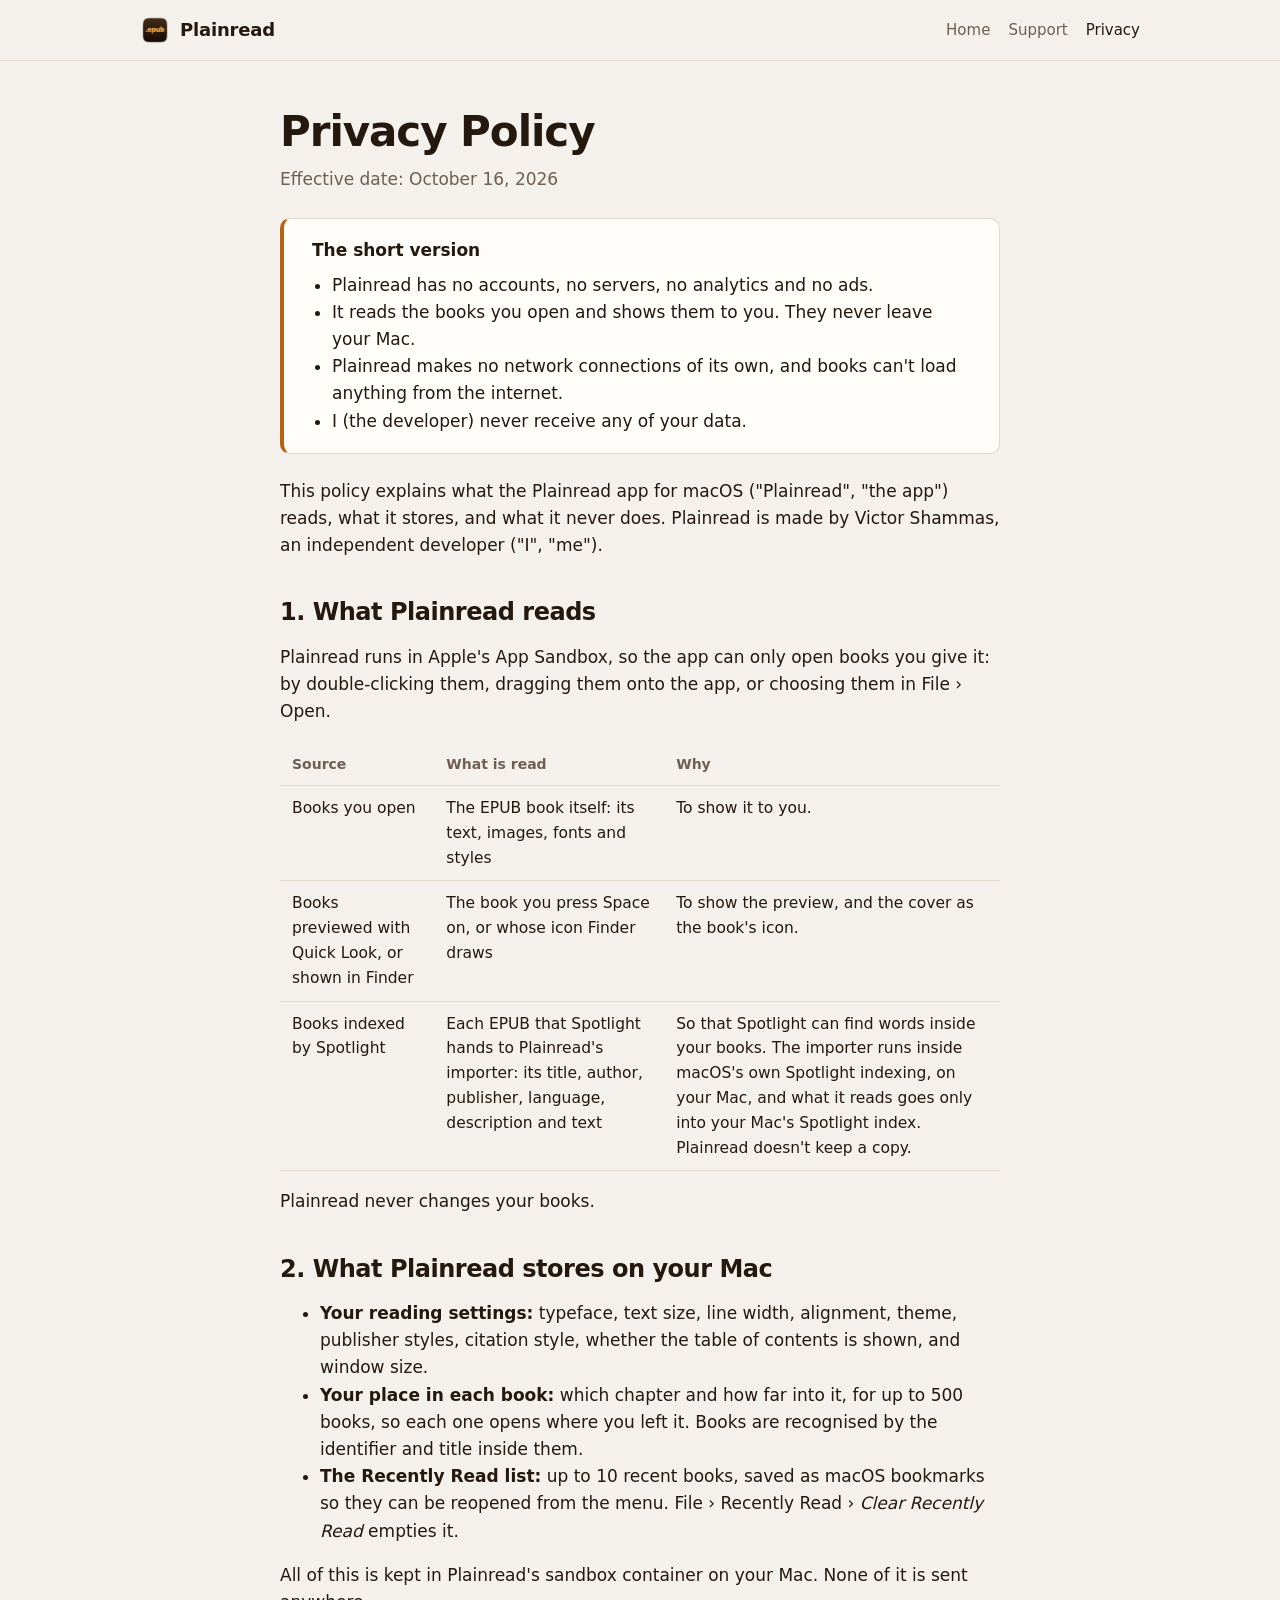
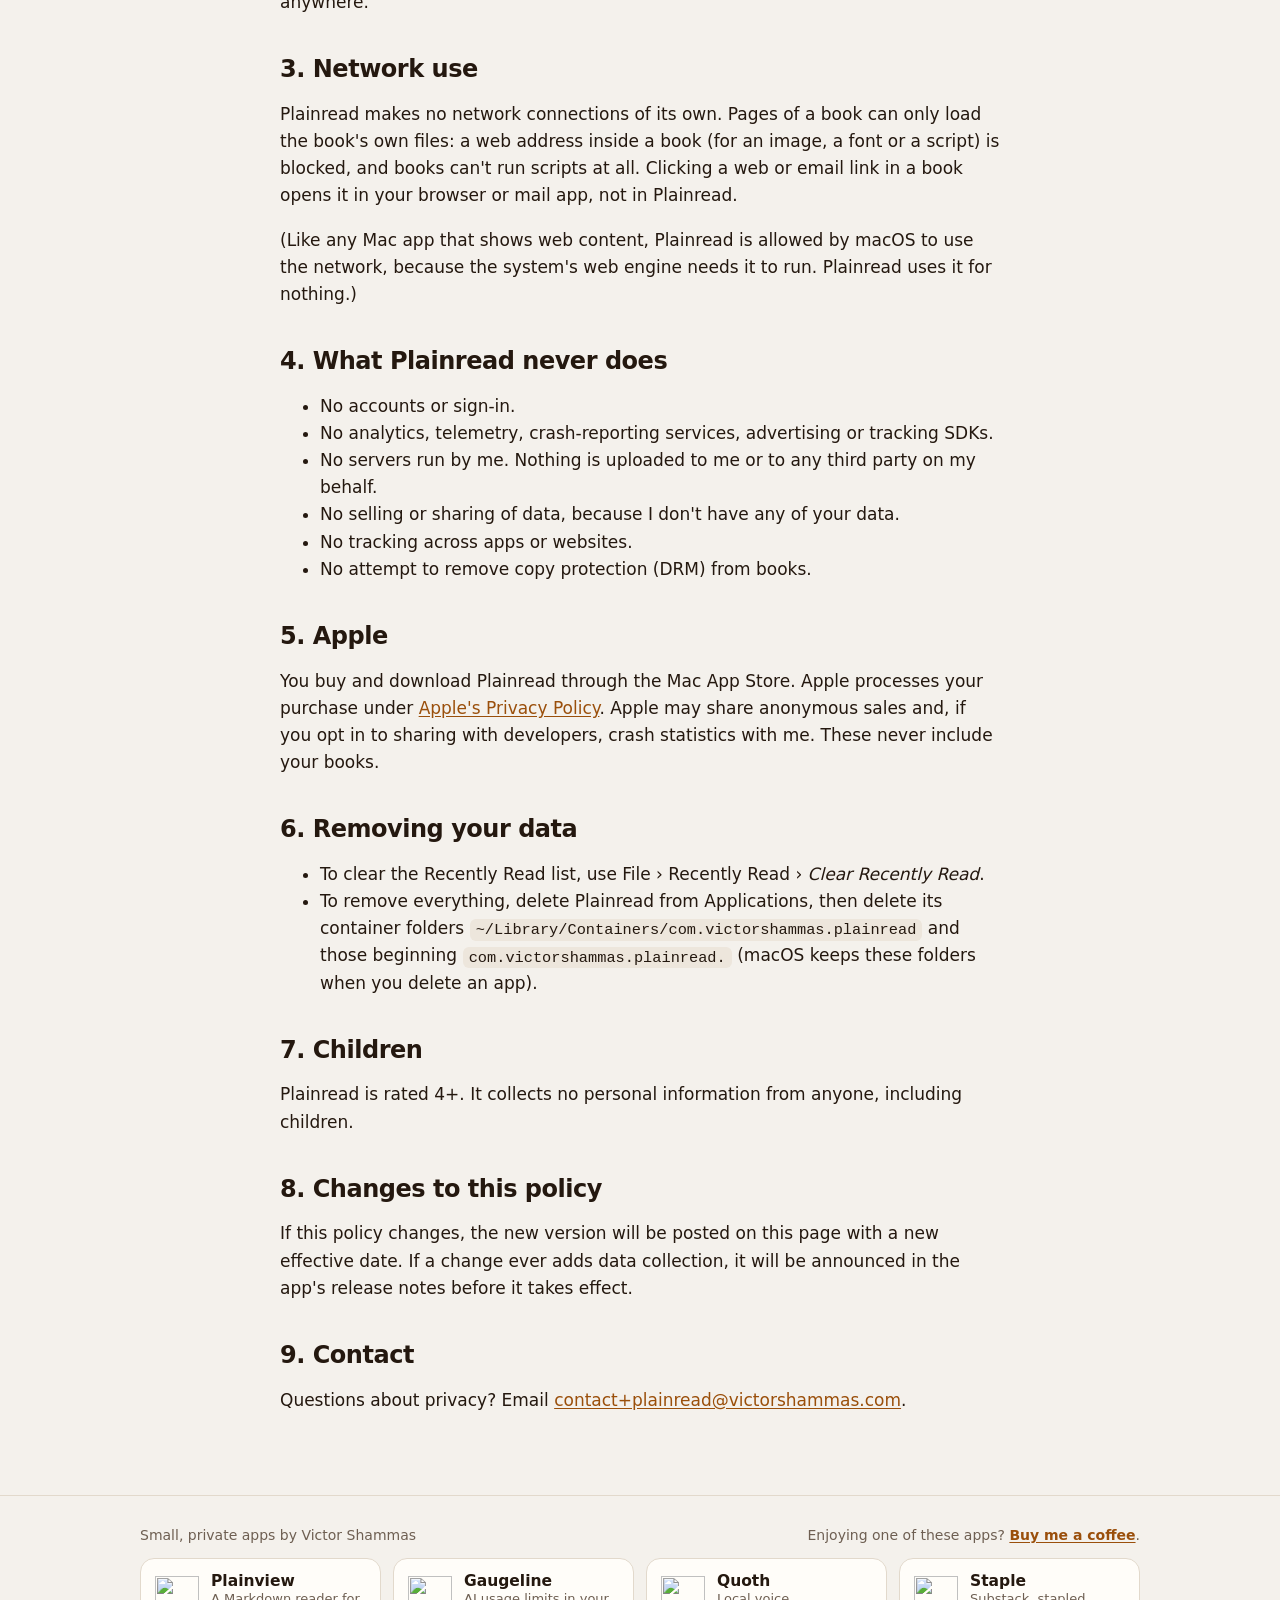
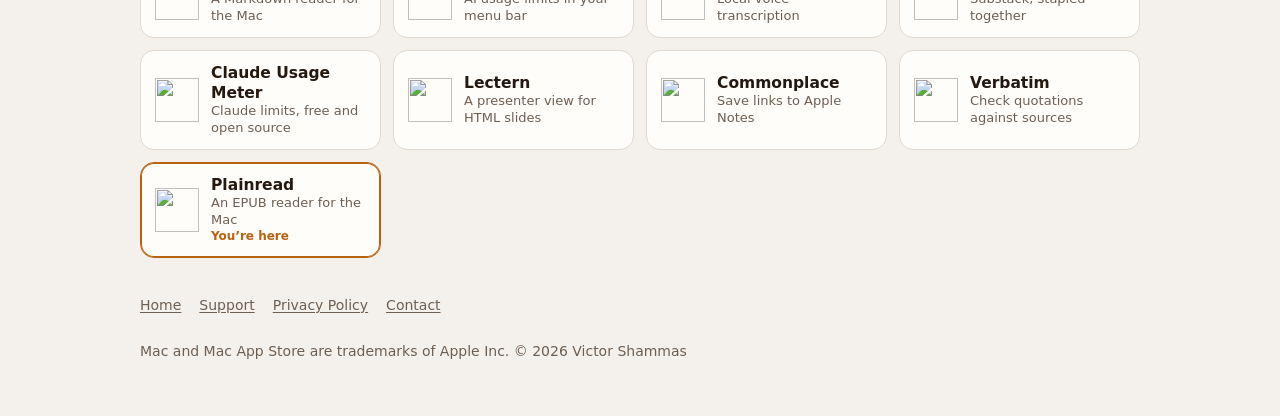
==== privacy.html @ be8e0a3b "Plainread website: home, support and privacy pages Static pages for victorshammas.com/plainread/ in " ====
<!doctype html>
<html lang="en">
<head>
<meta charset="utf-8">
<meta name="viewport" content="width=device-width, initial-scale=1">
<title>Privacy Policy · Plainread</title>
<meta name="description" content="Plainread privacy policy: no accounts, no servers, no analytics. Your books, reading positions and settings stay on your Mac.">
<meta name="color-scheme" content="light dark">
<link rel="icon" type="image/png" href="favicon.png">
<link rel="apple-touch-icon" href="apple-touch-icon.png">
<link rel="stylesheet" href="style.css">
</head>
<body>
<header class="site-header">
  <div class="wrap">
    <a class="brand" href="./"><img src="icon.png" alt="" width="30" height="30">Plainread</a>
    <nav class="nav" aria-label="Main">
      <a href="./" class="hide-sm">Home</a>
      <a href="support.html">Support</a>
      <a href="privacy.html" aria-current="page">Privacy</a>
    </nav>
  </div>
</header>

<main class="doc">
  <div class="wrap narrow">
    <h1>Privacy Policy</h1>
    <p class="meta-line">Effective date: October 16, 2026</p>

    <div class="tldr">
      <strong>The short version</strong>
      <ul>
        <li>Plainread has no accounts, no servers, no analytics and no ads.</li>
        <li>It reads the books you open and shows them to you. They never leave your Mac.</li>
        <li>Plainread makes no network connections of its own, and books can't load anything from the internet.</li>
        <li>I (the developer) never receive any of your data.</li>
      </ul>
    </div>

    <p>This policy explains what the Plainread app for macOS ("Plainread", "the app") reads, what it stores, and what it never does. Plainread is made by Victor Shammas, an independent developer ("I", "me").</p>

    <h2>1. What Plainread reads</h2>
    <p>Plainread runs in Apple's App Sandbox, so the app can only open books you give it: by double-clicking them, dragging them onto the app, or choosing them in File › Open.</p>
    <table class="stack">
      <thead><tr><th>Source</th><th>What is read</th><th>Why</th></tr></thead>
      <tbody>
        <tr><td>Books you open</td>
            <td data-label="Read">The EPUB book itself: its text, images, fonts and styles</td>
            <td data-label="Why">To show it to you.</td></tr>
        <tr><td>Books previewed with Quick Look, or shown in Finder</td>
            <td data-label="Read">The book you press Space on, or whose icon Finder draws</td>
            <td data-label="Why">To show the preview, and the cover as the book's icon.</td></tr>
        <tr><td>Books indexed by Spotlight</td>
            <td data-label="Read">Each EPUB that Spotlight hands to Plainread's importer: its title, author, publisher, language, description and text</td>
            <td data-label="Why">So that Spotlight can find words inside your books. The importer runs inside macOS's own Spotlight indexing, on your Mac, and what it reads goes only into your Mac's Spotlight index. Plainread doesn't keep a copy.</td></tr>
      </tbody>
    </table>
    <p>Plainread never changes your books.</p>

    <h2>2. What Plainread stores on your Mac</h2>
    <ul>
      <li><strong>Your reading settings:</strong> typeface, text size, line width, alignment, theme, publisher styles, citation style, whether the table of contents is shown, and window size.</li>
      <li><strong>Your place in each book:</strong> which chapter and how far into it, for up to 500 books, so each one opens where you left it. Books are recognised by the identifier and title inside them.</li>
      <li><strong>The Recently Read list:</strong> up to 10 recent books, saved as macOS bookmarks so they can be reopened from the menu. File › Recently Read › <em>Clear Recently Read</em> empties it.</li>
    </ul>
    <p>All of this is kept in Plainread's sandbox container on your Mac. None of it is sent anywhere.</p>

    <h2>3. Network use</h2>
    <p>Plainread makes no network connections of its own. Pages of a book can only load the book's own files: a web address inside a book (for an image, a font or a script) is blocked, and books can't run scripts at all. Clicking a web or email link in a book opens it in your browser or mail app, not in Plainread.</p>
    <p>(Like any Mac app that shows web content, Plainread is allowed by macOS to use the network, because the system's web engine needs it to run. Plainread uses it for nothing.)</p>

    <h2>4. What Plainread never does</h2>
    <ul>
      <li>No accounts or sign-in.</li>
      <li>No analytics, telemetry, crash-reporting services, advertising or tracking SDKs.</li>
      <li>No servers run by me. Nothing is uploaded to me or to any third party on my behalf.</li>
      <li>No selling or sharing of data, because I don't have any of your data.</li>
      <li>No tracking across apps or websites.</li>
      <li>No attempt to remove copy protection (DRM) from books.</li>
    </ul>

    <h2>5. Apple</h2>
    <p>You buy and download Plainread through the Mac App Store. Apple processes your purchase under <a href="https://www.apple.com/legal/privacy/">Apple's Privacy Policy</a>. Apple may share anonymous sales and, if you opt in to sharing with developers, crash statistics with me. These never include your books.</p>

    <h2>6. Removing your data</h2>
    <ul>
      <li>To clear the Recently Read list, use File › Recently Read › <em>Clear Recently Read</em>.</li>
      <li>To remove everything, delete Plainread from Applications, then delete its container folders <code>~/Library/Containers/com.victorshammas.plainread</code> and those beginning <code>com.victorshammas.plainread.</code> (macOS keeps these folders when you delete an app).</li>
    </ul>

    <h2>7. Children</h2>
    <p>Plainread is rated 4+. It collects no personal information from anyone, including children.</p>

    <h2>8. Changes to this policy</h2>
    <p>If this policy changes, the new version will be posted on this page with a new effective date. If a change ever adds data collection, it will be announced in the app's release notes before it takes effect.</p>

    <h2>9. Contact</h2>
    <p>Questions about privacy? Email <a href="mailto:contact+plainread@victorshammas.com">contact+plainread@victorshammas.com</a>.</p>
  </div>
</main>

<section class="app-bar" aria-label="Apps by Victor Shammas">
  <div class="wrap">
    <div class="app-bar-head">
      <p class="app-bar-title"><a href="https://victorshammas.com/apps/">Small, private apps by Victor Shammas</a></p>
      <p class="app-bar-coffee">Enjoying one of these apps? <a href="https://buymeacoffee.com/victorshammas">Buy me a coffee</a>.</p>
    </div>
    <div class="app-tiles">
      <a class="app-tile" href="https://victorshammas.com/plainview/"><img src="https://victorshammas.com/plainview/icon.png" alt="" width="44" height="44"><span><strong>Plainview</strong><small>A Markdown reader for the Mac</small></span></a>
      <a class="app-tile" href="https://victorshammas.com/gaugeline/"><img src="https://victorshammas.com/gaugeline/icon.png" alt="" width="44" height="44"><span><strong>Gaugeline</strong><small>AI usage limits in your menu bar</small></span></a>
      <a class="app-tile" href="https://victorshammas.com/quoth/"><img src="https://victorshammas.com/quoth/icon.png" alt="" width="44" height="44"><span><strong>Quoth</strong><small>Local voice transcription</small></span></a>
      <a class="app-tile" href="https://victorshammas.com/staple/"><img src="https://victorshammas.com/staple/icon.png" alt="" width="44" height="44"><span><strong>Staple</strong><small>Substack, stapled together</small></span></a>
      <a class="app-tile" href="https://victorshammas.com/claude-usage-meter/"><img src="https://victorshammas.com/claude-usage-meter/icon.png" alt="" width="44" height="44"><span><strong>Claude Usage Meter</strong><small>Claude limits, free and open source</small></span></a>
      <a class="app-tile" href="https://victorshammas.com/lectern/"><img src="https://victorshammas.com/lectern/icon.png" alt="" width="44" height="44"><span><strong>Lectern</strong><small>A presenter view for HTML slides</small></span></a>
      <a class="app-tile" href="https://victorshammas.com/commonplace/"><img src="https://victorshammas.com/commonplace/icon.png" alt="" width="44" height="44"><span><strong>Commonplace</strong><small>Save links to Apple Notes</small></span></a>
      <a class="app-tile" href="https://victorshammas.com/verbatim/"><img src="https://victorshammas.com/verbatim/icon.png" alt="" width="44" height="44"><span><strong>Verbatim</strong><small>Check quotations against sources</small></span></a>
      <a class="app-tile current" aria-current="page" href="https://victorshammas.com/plainread/"><img src="https://victorshammas.com/plainread/icon.png" alt="" width="44" height="44"><span><strong>Plainread</strong><small>An EPUB reader for the Mac</small><em>You’re here</em></span></a>
    </div>
  </div>
</section>

<footer>
  <div class="wrap">
    <nav aria-label="Footer"><a href="./">Home</a><a href="support.html">Support</a><a href="privacy.html">Privacy Policy</a><a href="mailto:contact+plainread@victorshammas.com">Contact</a></nav>
    <p>Mac and Mac App Store are trademarks of Apple Inc. © 2026 Victor Shammas</p>
  </div>
</footer>
</body>
</html>
---- style.css ----
/* Plainread site: one stylesheet, no external fonts, scripts or trackers.
   Shared with Plainview, Gaugeline, Quoth, Lectern, Commonplace and Verbatim (victorshammas.com);
   only the hero figure differs. */
:root {
  /* Brand palette, matching the app icon: espresso (#46321F → #1C140E), amber (#FFC56A → #EE8A25), cream (#FFF1DC). */
  --bg: #f4f1ec;
  --surface: #fffdf9;
  --surface-2: #ece6dd;
  --text: #24180f;
  --muted: #6e5f52;
  --line: #e2d9cc;
  --accent: #b8610f;
  --accent-ink: #ffffff;
  --link: #9a4f0b;
  --glow: rgba(238, 138, 37, .14);
  --ok: #3fa66b;
  --warn: #e8a33a;
  --bad: #e0563a;
  --track: #e7dfd3;
  --code-bg: #ede6dc;
  --shadow: 0 1px 2px rgba(36, 24, 15, .06), 0 8px 28px rgba(36, 24, 15, .09);
  --radius: 14px;
  color-scheme: light dark;
}
@media (prefers-color-scheme: dark) {
  :root {
    --bg: #1c140e;
    --surface: #2a1f16;
    --surface-2: #241a12;
    --text: #f6ebdd;
    --muted: #bca892;
    --line: #46321f;
    --accent: #ffb457;
    --accent-ink: #1c140e;
    --link: #ffc56a;
    --glow: rgba(255, 197, 106, .12);
    --track: #46321f;
    --code-bg: #33261b;
    --shadow: 0 1px 2px rgba(0, 0, 0, .35), 0 10px 30px rgba(0, 0, 0, .4);
  }
}

* { box-sizing: border-box; }
html { -webkit-text-size-adjust: 100%; }
body {
  margin: 0;
  background: var(--bg);
  color: var(--text);
  font: 17px/1.6 -apple-system, BlinkMacSystemFont, "SF Pro Text", "Segoe UI", system-ui, sans-serif;
  -webkit-font-smoothing: antialiased;
}
a { color: var(--link); text-underline-offset: 2px; }
a:hover { text-decoration-thickness: 2px; }
img { max-width: 100%; height: auto; }
code, kbd {
  font: .9em/1.4 ui-monospace, "SF Mono", Menlo, monospace;
  background: var(--code-bg);
  border-radius: 6px;
  padding: .12em .4em;
  overflow-wrap: anywhere;
}
pre {
  background: var(--code-bg);
  border-radius: 10px;
  padding: 14px 16px;
  overflow-x: auto;
  font: 14px/1.5 ui-monospace, "SF Mono", Menlo, monospace;
}
pre code { background: none; padding: 0; }

.wrap { max-width: 1040px; margin: 0 auto; padding: 0 20px; }
.narrow { max-width: 760px; }

/* Header */
.site-header { border-bottom: 1px solid var(--line); background: color-mix(in srgb, var(--bg) 88%, transparent); position: sticky; top: 0; backdrop-filter: saturate(160%) blur(12px); -webkit-backdrop-filter: saturate(160%) blur(12px); z-index: 10; }
.site-header .wrap { display: flex; align-items: center; justify-content: space-between; gap: 16px; height: 60px; }
.brand { display: flex; align-items: center; gap: 10px; font-weight: 700; font-size: 18px; color: var(--text); text-decoration: none; letter-spacing: -.01em; }
.brand img { width: 30px; height: 30px; }
.nav { display: flex; gap: 18px; font-size: 15px; }
.nav a { color: var(--muted); text-decoration: none; }
.nav a:hover, .nav a[aria-current="page"] { color: var(--text); }

/* Hero */
.hero { padding: 72px 0 40px; background: radial-gradient(60% 70% at 78% 40%, var(--glow), transparent 70%); }
.hero .wrap { display: grid; grid-template-columns: 1.05fr 1fr; gap: 48px; align-items: center; }
.hero-icon { width: 96px; height: 96px; margin-bottom: 18px; }
h1 { font-size: clamp(34px, 5vw, 52px); line-height: 1.08; letter-spacing: -.025em; margin: 0 0 18px; }
.lede { font-size: 20px; color: var(--muted); margin: 0 0 26px; max-width: 34em; }
.cta-row { display: flex; flex-wrap: wrap; align-items: center; gap: 14px 18px; }
.btn {
  display: inline-flex; align-items: center; gap: 10px;
  background: var(--text); color: var(--bg);
  padding: 12px 20px; border-radius: 12px;
  font-weight: 600; text-decoration: none; font-size: 16px;
}
.btn:hover { opacity: .9; }
.btn small { font-weight: 500; opacity: .75; }
.fineprint { color: var(--muted); font-size: 14px; }

/* Reader window mock (pure CSS): table of contents beside a page of Walden (public domain). */
.mock { margin: 0; background: var(--surface); border: 1px solid var(--line); border-radius: 12px; box-shadow: var(--shadow); overflow: hidden; }
.win-bar { display: flex; align-items: center; gap: 8px; height: 34px; padding: 0 14px; border-bottom: 1px solid var(--line); background: var(--surface-2); font-size: 13px; font-weight: 600; color: var(--muted); }
.win-bar i { width: 12px; height: 12px; border-radius: 50%; background: #ff5f57; }
.win-bar i:nth-child(2) { background: #febc2e; } .win-bar i:nth-child(3) { background: #28c840; margin-right: 8px; }
.win-bar .sb { width: 15px; height: 11px; border: 1.5px solid var(--muted); border-radius: 3px; margin-right: 10px; position: relative; opacity: .8; }
.win-bar .sb::before { content: ""; position: absolute; left: 4px; top: 0; bottom: 0; border-left: 1.5px solid var(--muted); }
.win-bar .title { flex: 1; text-align: center; margin-right: 60px; }
.reader { display: grid; grid-template-columns: 170px 1fr; min-height: 380px; }
.toc { background: var(--surface-2); border-right: 1px solid var(--line); padding: 14px 10px 10px; font-size: 12px; display: flex; flex-direction: column; }
.toc .book { font-weight: 700; font-size: 12.5px; margin: 0 6px; }
.toc .by { color: var(--muted); margin: 0 6px 10px; }
.toc ol { list-style: none; margin: 0; padding: 8px 0 0; border-top: 1px solid var(--line); flex: 1; }
.toc li { padding: 4px 6px; border-radius: 5px; color: var(--text); }
.toc li.cur { background: var(--glow); font-weight: 600; }
.toc .pos { color: var(--muted); font-size: 11px; border-top: 1px solid var(--line); padding: 7px 6px 0; margin: 0; }
.page { padding: 26px 30px 22px; font-family: ui-serif, "New York", Georgia, serif; font-size: 14.5px; line-height: 1.65; }
.page .t1 { font-size: 22px; font-weight: 700; letter-spacing: -.01em; line-height: 1.2; margin: 0 0 14px; }
.page p { margin: 0 0 10px; }
.page p + p { text-indent: 1.4em; }
.page .t1 + p { text-indent: 0; }
.page mark { background: var(--glow); color: inherit; box-shadow: 0 0 0 2px var(--glow); border-radius: 2px; }
.page .cite { font-family: -apple-system, BlinkMacSystemFont, "Helvetica Neue", sans-serif; font-size: 12px; color: var(--muted); border: 1px solid var(--line); background: var(--surface-2); border-radius: 8px; padding: 8px 10px; margin: 14px 0 0; text-indent: 0; }
.page .cite strong { color: var(--text); font-weight: 600; }
@media (max-width: 560px) { .reader { grid-template-columns: 1fr; } .toc { display: none; } .win-bar .title { margin-right: 0; } }

/* Sections */
section { padding: 48px 0; }
h2 { font-size: clamp(26px, 3.4vw, 34px); letter-spacing: -.02em; line-height: 1.15; margin: 0 0 12px; }
h3 { font-size: 19px; margin: 0 0 6px; letter-spacing: -.01em; }
.section-lede { color: var(--muted); margin: 0 0 28px; max-width: 40em; }
.grid { display: grid; grid-template-columns: repeat(3, 1fr); gap: 16px; }
.card { background: var(--surface); border: 1px solid var(--line); border-radius: var(--radius); padding: 24px 28px; }
.card p { margin: 0; color: var(--muted); font-size: 15.5px; }
.steps { counter-reset: s; display: grid; grid-template-columns: repeat(3, 1fr); gap: 16px; }
.steps .card::before { counter-increment: s; content: counter(s); display: inline-grid; place-items: center; width: 30px; height: 30px; border-radius: 50%; background: var(--accent); color: var(--accent-ink); font-weight: 700; margin-bottom: 10px; }
.band { background: var(--surface-2); border-block: 1px solid var(--line); }
.checks { list-style: none; padding: 0; margin: 0; display: grid; grid-template-columns: 1fr 1fr; gap: 10px 28px; }
.checks li { padding-left: 28px; position: relative; }
.checks li::before { content: ""; position: absolute; left: 4px; top: .45em; width: 12px; height: 7px; border-left: 2.5px solid var(--accent); border-bottom: 2.5px solid var(--accent); transform: rotate(-45deg); }

/* Docs pages */
.doc { padding: 48px 0 24px; }
.doc h1 { font-size: clamp(30px, 4.4vw, 42px); }
.doc h2 { font-size: 24px; margin-top: 40px; }
.doc h3 { margin-top: 26px; }
.doc p, .doc li { color: var(--text); }
.doc .meta-line { color: var(--muted); margin-top: -6px; }
.tldr { background: var(--surface); border: 1px solid var(--line); border-left: 4px solid var(--accent); border-radius: 10px; padding: 18px 28px; margin: 24px 0; }
.tldr ul { margin: 8px 0 0; padding-left: 20px; }
table { width: 100%; border-collapse: collapse; margin: 16px 0; font-size: 15.5px; display: block; overflow-x: auto; }
th, td { text-align: left; vertical-align: top; padding: 10px 12px; border-bottom: 1px solid var(--line); }
th { color: var(--muted); font-weight: 600; font-size: 14px; }
details { background: var(--surface); border: 1px solid var(--line); border-radius: 12px; padding: 6px 28px; margin: 12px 0; }
details[open] { padding-bottom: 18px; }
summary { cursor: pointer; font-weight: 600; padding: 14px 0; list-style-position: inside; }
summary::-webkit-details-marker { margin-right: 6px; }
details > :not(summary) { margin-left: 0; margin-right: 0; }
summary::marker { color: var(--muted); }
.toc { display: flex; flex-wrap: wrap; gap: 8px; margin: 18px 0 8px; padding: 0; list-style: none; }
.toc a { display: inline-block; padding: 6px 12px; border: 1px solid var(--line); border-radius: 999px; text-decoration: none; color: var(--text); font-size: 14.5px; background: var(--surface); }

/* Footer */
footer { border-top: 1px solid var(--line); margin-top: 40px; padding: 28px 0 40px; color: var(--muted); font-size: 14px; }
footer .wrap { display: grid; gap: 10px; }
footer nav { display: flex; flex-wrap: wrap; gap: 18px; }
footer a { color: var(--muted); }

@media (max-width: 820px) {
  details, .card, .tldr { padding-left: 20px; padding-right: 20px; }
  .hero { padding-top: 40px; }
  .hero .wrap, .grid, .steps { grid-template-columns: 1fr; }
  .hero .wrap { gap: 32px; }
  .checks { grid-template-columns: 1fr; }
  .nav { gap: 14px; }
}
@media (max-width: 600px) {
  .stack thead { display: none; }
  .stack, .stack tbody, .stack tr, .stack td { display: block; width: 100%; }
  .stack tr { border-bottom: 1px solid var(--line); padding: 8px 0; }
  .stack td { border: 0; padding: 4px 0; }
  .stack td:first-child { font-weight: 600; }
  .stack td:not(:first-child)::before { content: attr(data-label) ": "; color: var(--muted); font-weight: 600; }
}
@media (max-width: 420px) {
  .nav a.hide-sm { display: none; }
  body { font-size: 16px; }
  .lede { font-size: 18px; }
}

/* App bar: the family of apps, shared by every site (Plainview, Gaugeline, Quoth, Staple, Claude Usage Meter, Lectern, Commonplace). */
.app-bar { border-top: 1px solid var(--line); margin-top: 40px; padding: 28px 0 8px; }
.app-bar + footer { margin-top: 0; border-top: 0; }
.app-bar-title { color: var(--muted); font-size: 14px; margin: 0 0 12px; }
.app-bar-head { display: flex; flex-wrap: wrap; justify-content: space-between; align-items: baseline; gap: 4px 18px; margin: 0 0 12px; }
.app-bar-head p { margin: 0; color: var(--muted); font-size: 14px; }
.app-bar-title a { color: inherit; text-decoration: none; }
.app-bar-title a:hover { color: var(--text); text-decoration: underline; }
.app-bar-coffee a { color: var(--link); font-weight: 600; }
.app-tiles { display: grid; grid-template-columns: repeat(4, 1fr); gap: 12px; }
.app-tile { display: flex; align-items: center; gap: 12px; padding: 12px 14px; border: 1px solid var(--line); border-radius: var(--radius); background: var(--surface); color: var(--text); text-decoration: none; }
.app-tile:hover { border-color: var(--accent); }
.app-tile img { width: 44px; height: 44px; flex: none; }
.app-tile span { display: grid; line-height: 1.3; }
.app-tile strong { font-size: 15.5px; }
.app-tile small { color: var(--muted); font-size: 13px; }
.app-tile em { color: var(--accent); font-size: 12px; font-style: normal; font-weight: 600; }
.app-tile.current { box-shadow: inset 0 0 0 1px var(--accent); border-color: var(--accent); }
/* Seven apps: four across, then three; icon beside the text. */
@media (max-width: 1000px) { .app-tiles { grid-template-columns: repeat(3, 1fr); } }
@media (max-width: 760px) { .app-tiles { grid-template-columns: 1fr 1fr; } }
@media (max-width: 560px) { .app-tiles { grid-template-columns: 1fr; } }
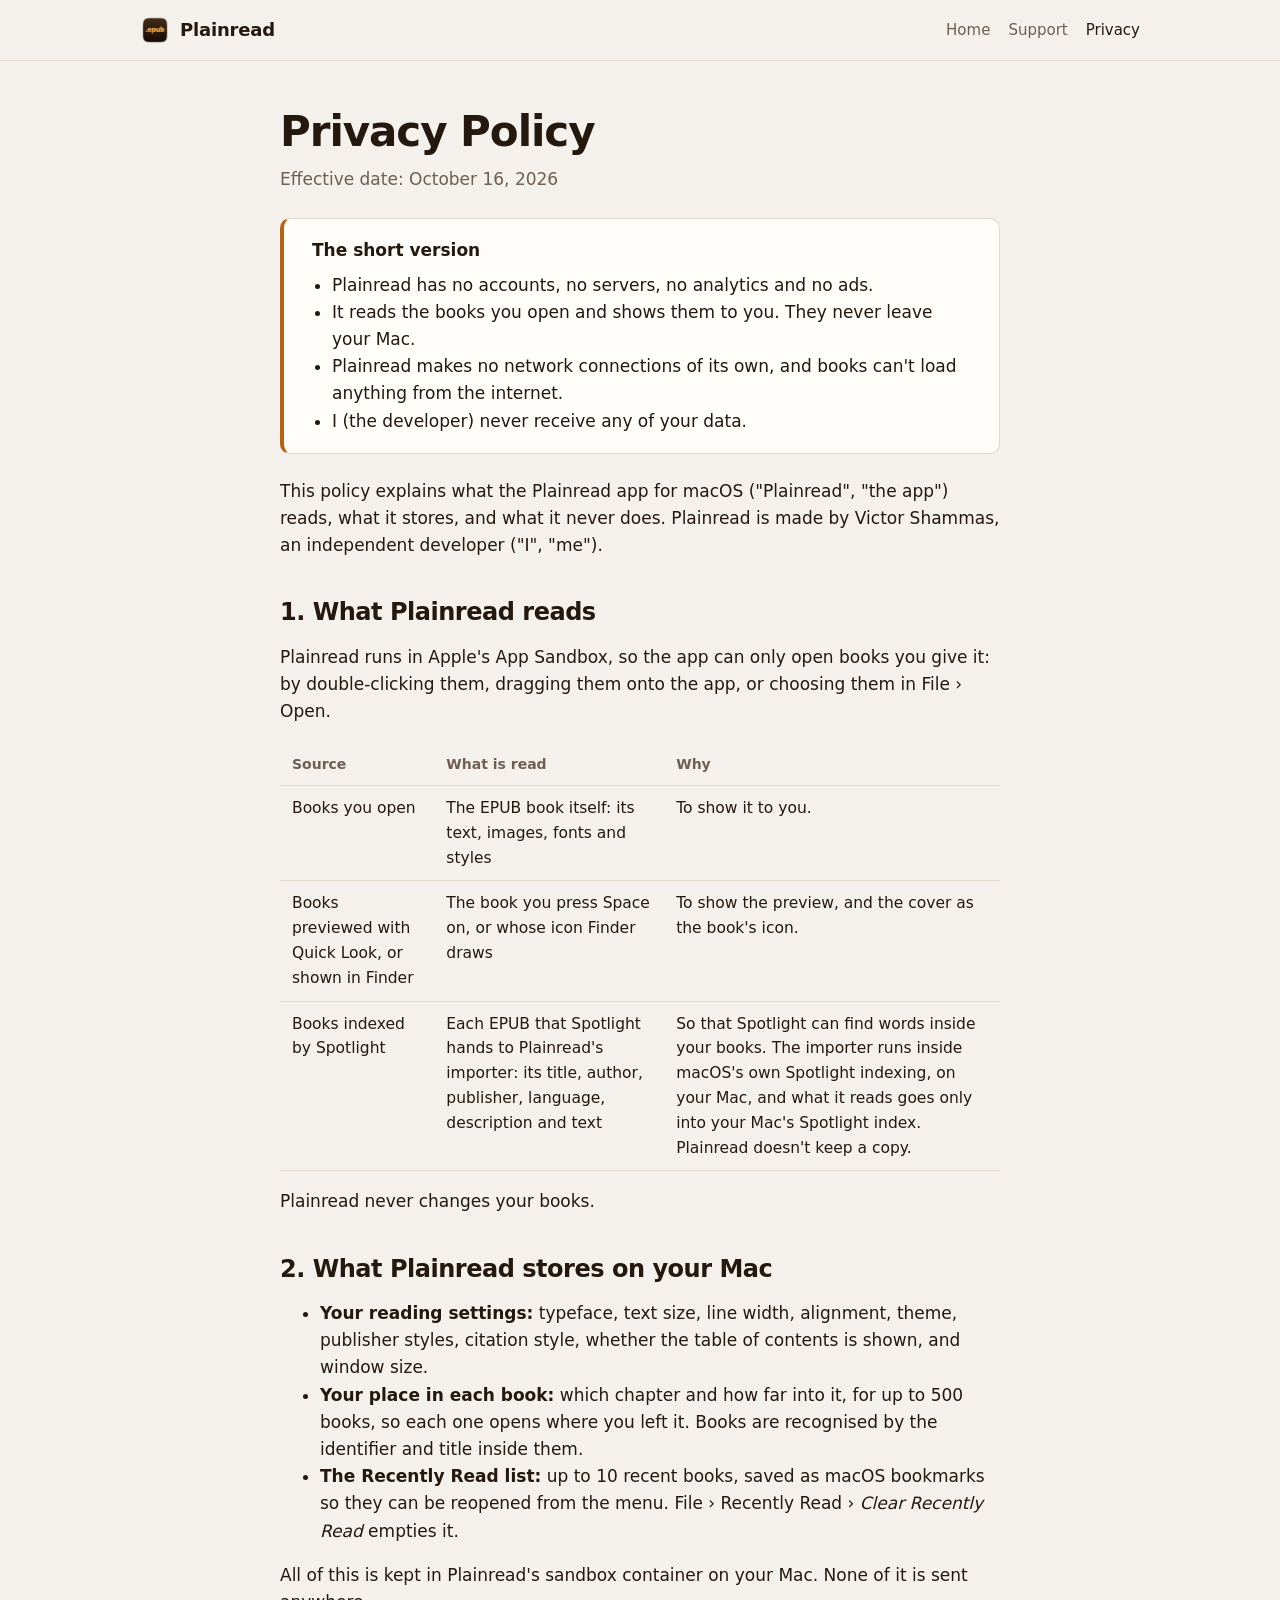
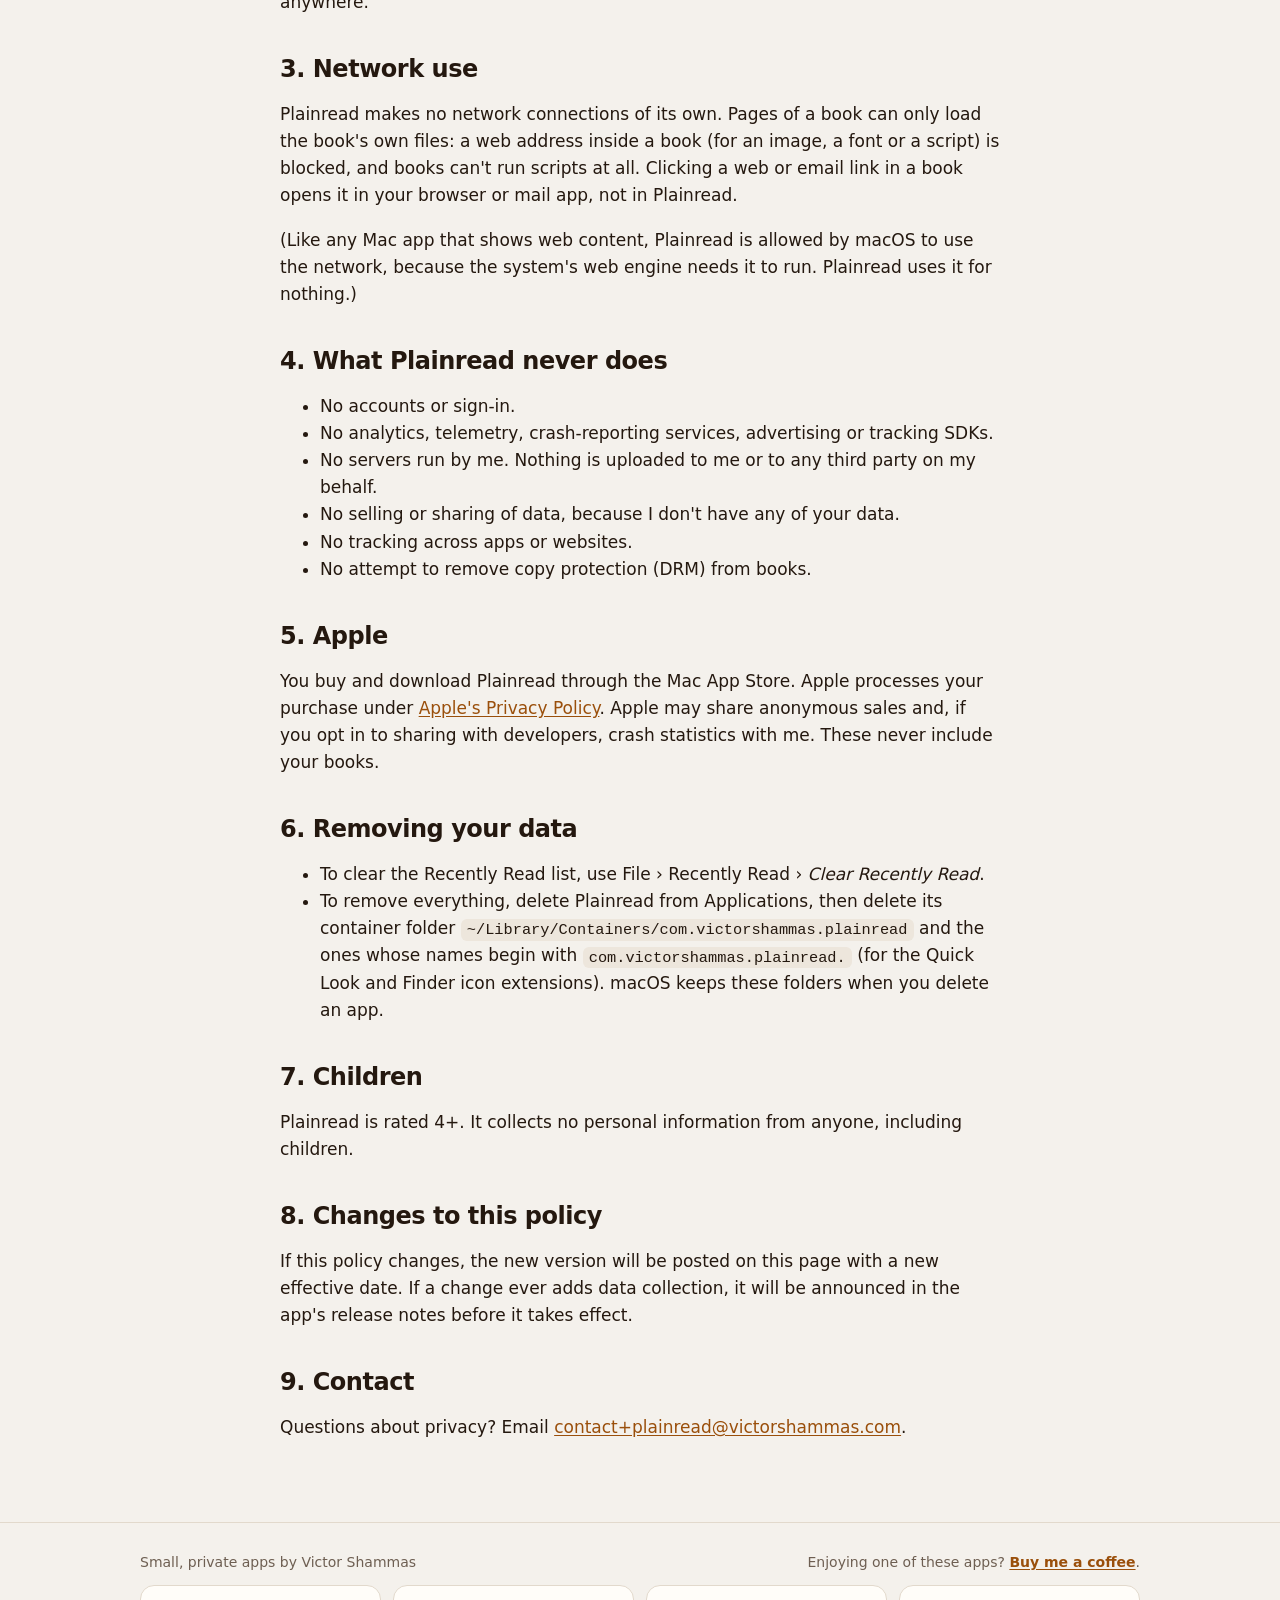
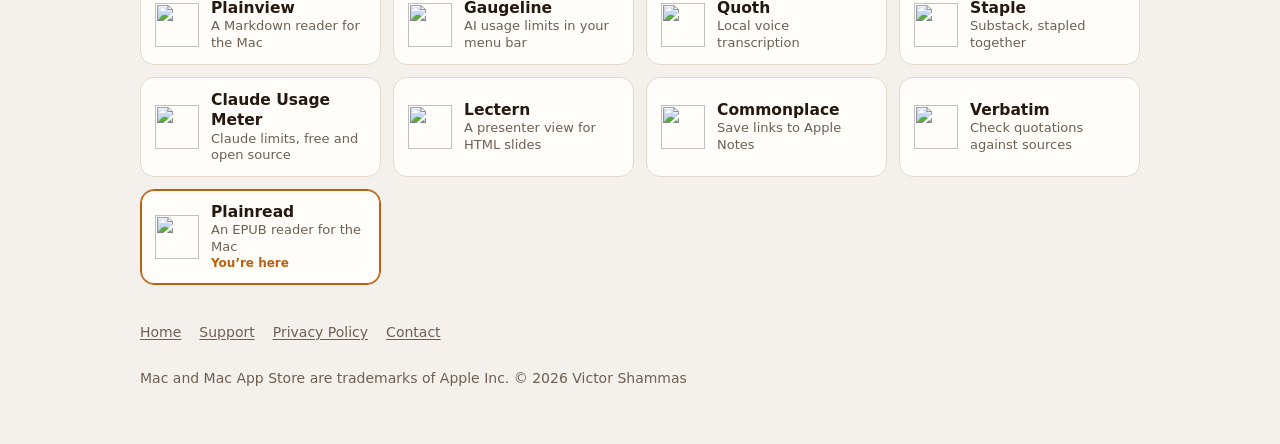
==== commit 443a5ce2: "Match the app: default-app caveat, Back, real citation confirmation - How it works: Apple Books is t" ====
--- a/privacy.html
+++ b/privacy.html
@@ -85,7 +85,7 @@
     <h2>6. Removing your data</h2>
     <ul>
       <li>To clear the Recently Read list, use File › Recently Read › <em>Clear Recently Read</em>.</li>
-      <li>To remove everything, delete Plainread from Applications, then delete its container folders <code>~/Library/Containers/com.victorshammas.plainread</code> and those beginning <code>com.victorshammas.plainread.</code> (macOS keeps these folders when you delete an app).</li>
+      <li>To remove everything, delete Plainread from Applications, then delete its container folder <code>~/Library/Containers/com.victorshammas.plainread</code> and the ones whose names begin with <code>com.victorshammas.plainread.</code> (for the Quick Look and Finder icon extensions). macOS keeps these folders when you delete an app.</li>
     </ul>
 
     <h2>7. Children</h2>
--- a/style.css
+++ b/style.css
@@ -119,8 +119,8 @@
 .page p + p { text-indent: 1.4em; }
 .page .t1 + p { text-indent: 0; }
 .page mark { background: var(--glow); color: inherit; box-shadow: 0 0 0 2px var(--glow); border-radius: 2px; }
-.page .cite { font-family: -apple-system, BlinkMacSystemFont, "Helvetica Neue", sans-serif; font-size: 12px; color: var(--muted); border: 1px solid var(--line); background: var(--surface-2); border-radius: 8px; padding: 8px 10px; margin: 14px 0 0; text-indent: 0; }
-.page .cite strong { color: var(--text); font-weight: 600; }
+/* The app's brief confirmation after Copy with Citation. */
+.page .toast { display: table; margin: 18px auto 0; text-indent: 0; font-family: -apple-system, BlinkMacSystemFont, "Helvetica Neue", sans-serif; font-size: 12px; font-weight: 500; color: var(--text); background: var(--surface-2); border: 1px solid var(--line); border-radius: 999px; padding: 6px 14px; box-shadow: var(--shadow); }
 @media (max-width: 560px) { .reader { grid-template-columns: 1fr; } .toc { display: none; } .win-bar .title { margin-right: 0; } }
 
 /* Sections */
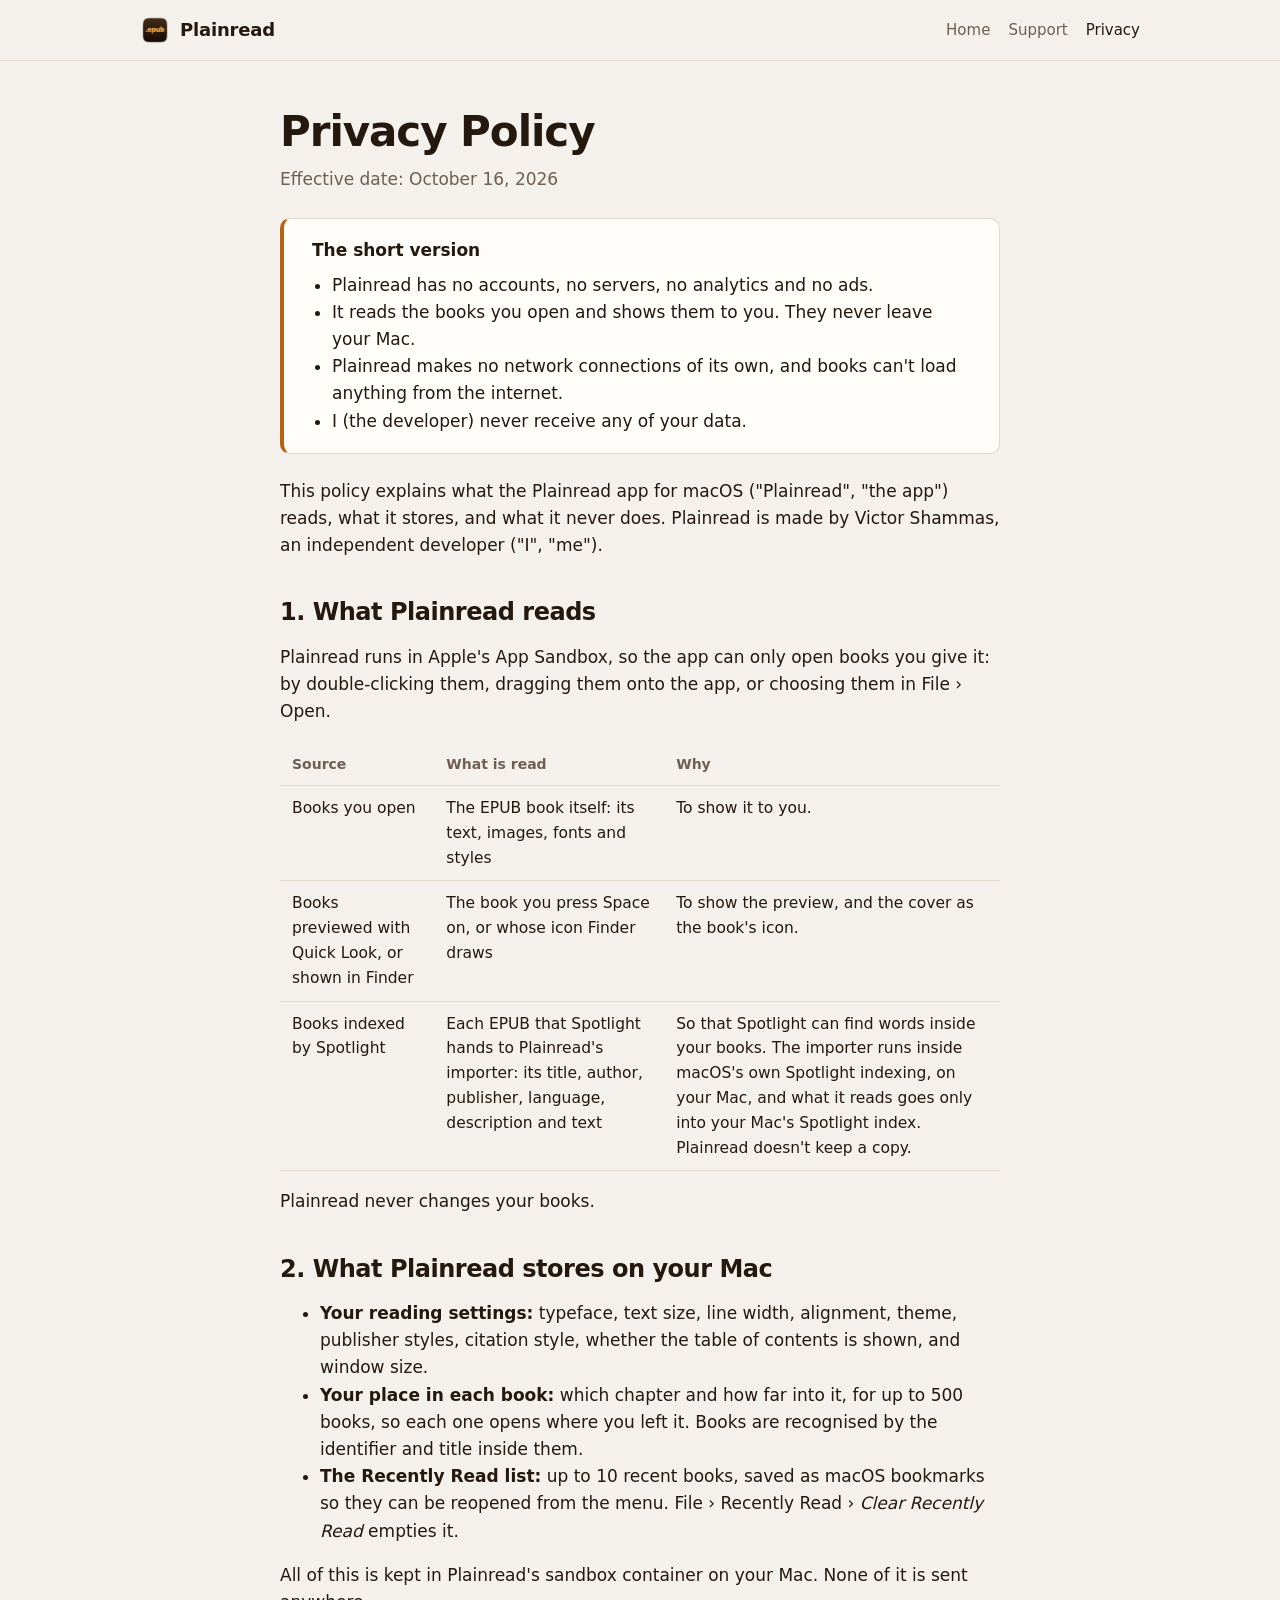
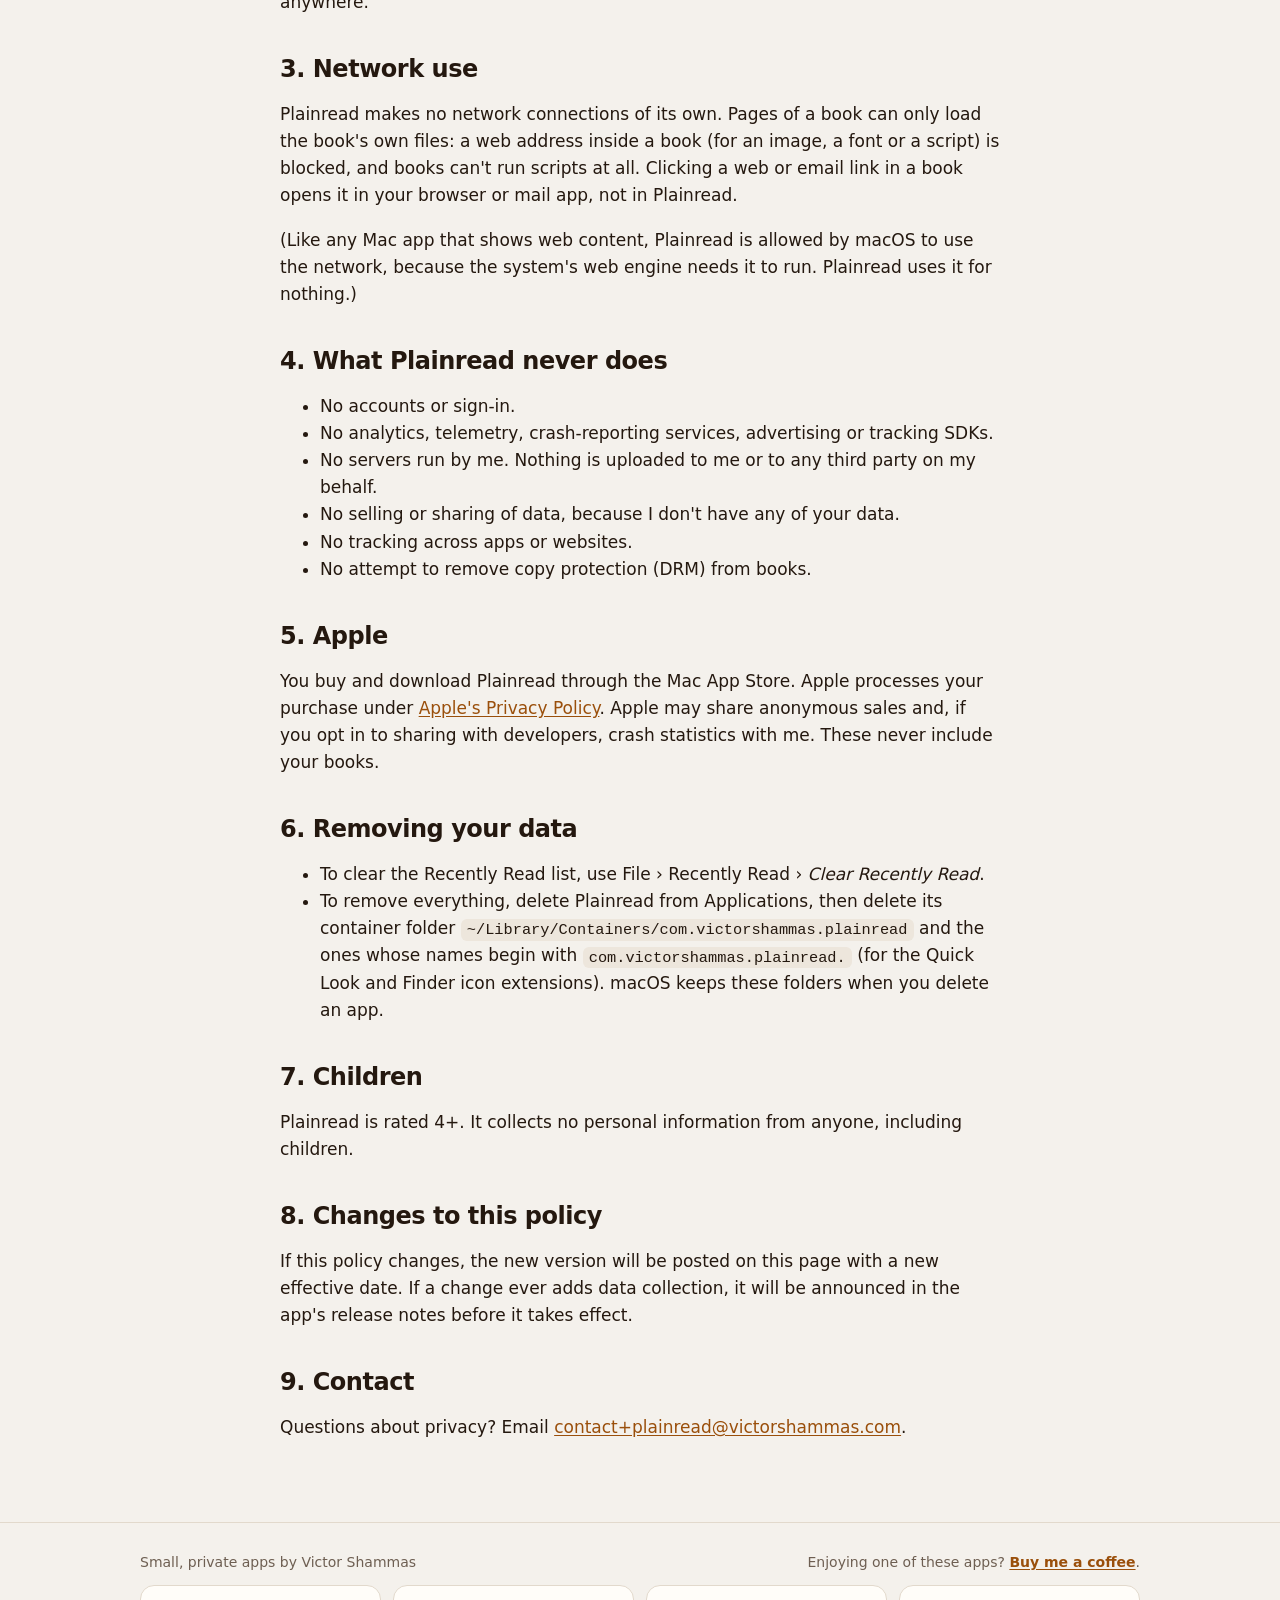
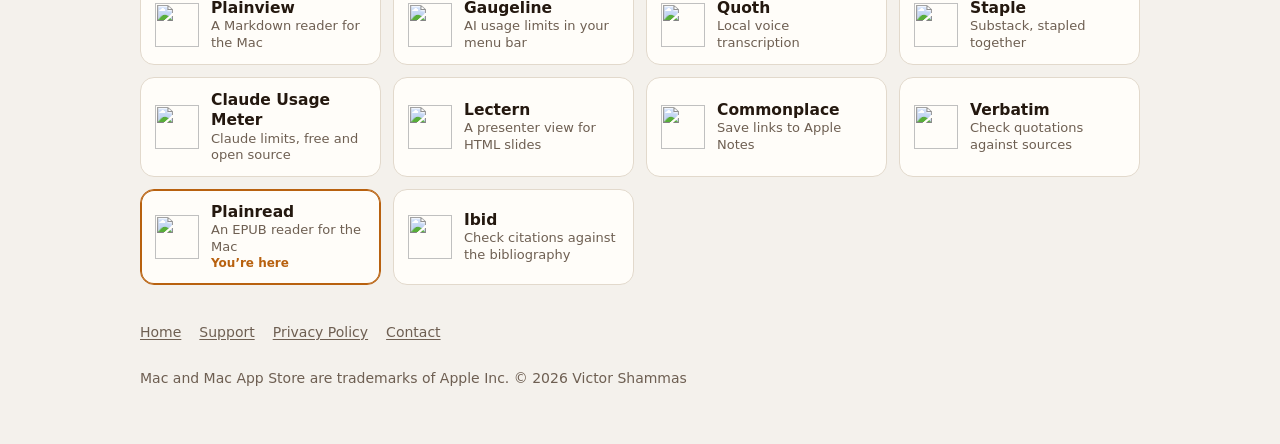
==== commit f4ec44d7: "App bar: add Ibid Co-Authored-By: Claude Opus 5.5 <noreply@anthropic.com>" ====
--- a/privacy.html
+++ b/privacy.html
@@ -115,6 +115,7 @@
       <a class="app-tile" href="https://victorshammas.com/commonplace/"><img src="https://victorshammas.com/commonplace/icon.png" alt="" width="44" height="44"><span><strong>Commonplace</strong><small>Save links to Apple Notes</small></span></a>
       <a class="app-tile" href="https://victorshammas.com/verbatim/"><img src="https://victorshammas.com/verbatim/icon.png" alt="" width="44" height="44"><span><strong>Verbatim</strong><small>Check quotations against sources</small></span></a>
       <a class="app-tile current" aria-current="page" href="https://victorshammas.com/plainread/"><img src="https://victorshammas.com/plainread/icon.png" alt="" width="44" height="44"><span><strong>Plainread</strong><small>An EPUB reader for the Mac</small><em>You’re here</em></span></a>
+      <a class="app-tile" href="https://victorshammas.com/ibid/"><img src="https://victorshammas.com/ibid/icon.png" alt="" width="44" height="44"><span><strong>Ibid</strong><small>Check citations against the bibliography</small></span></a>
     </div>
   </div>
 </section>
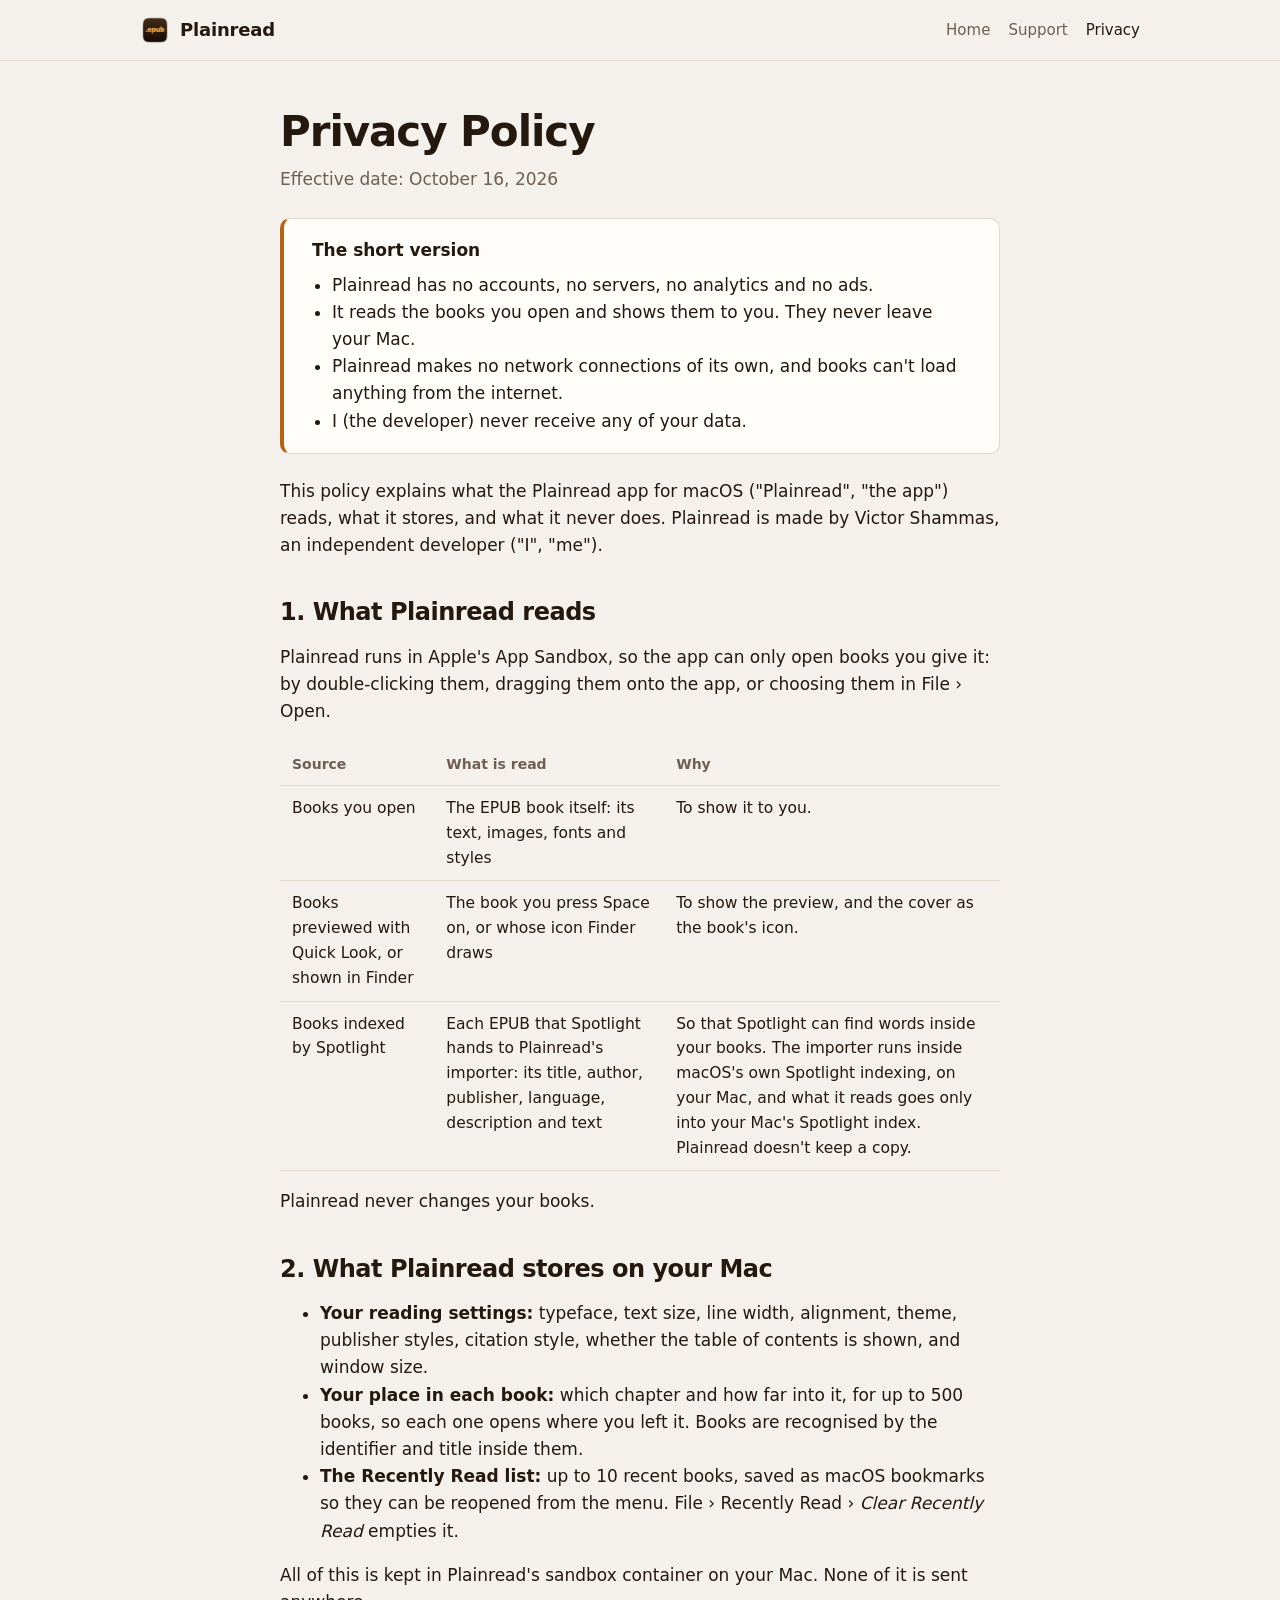
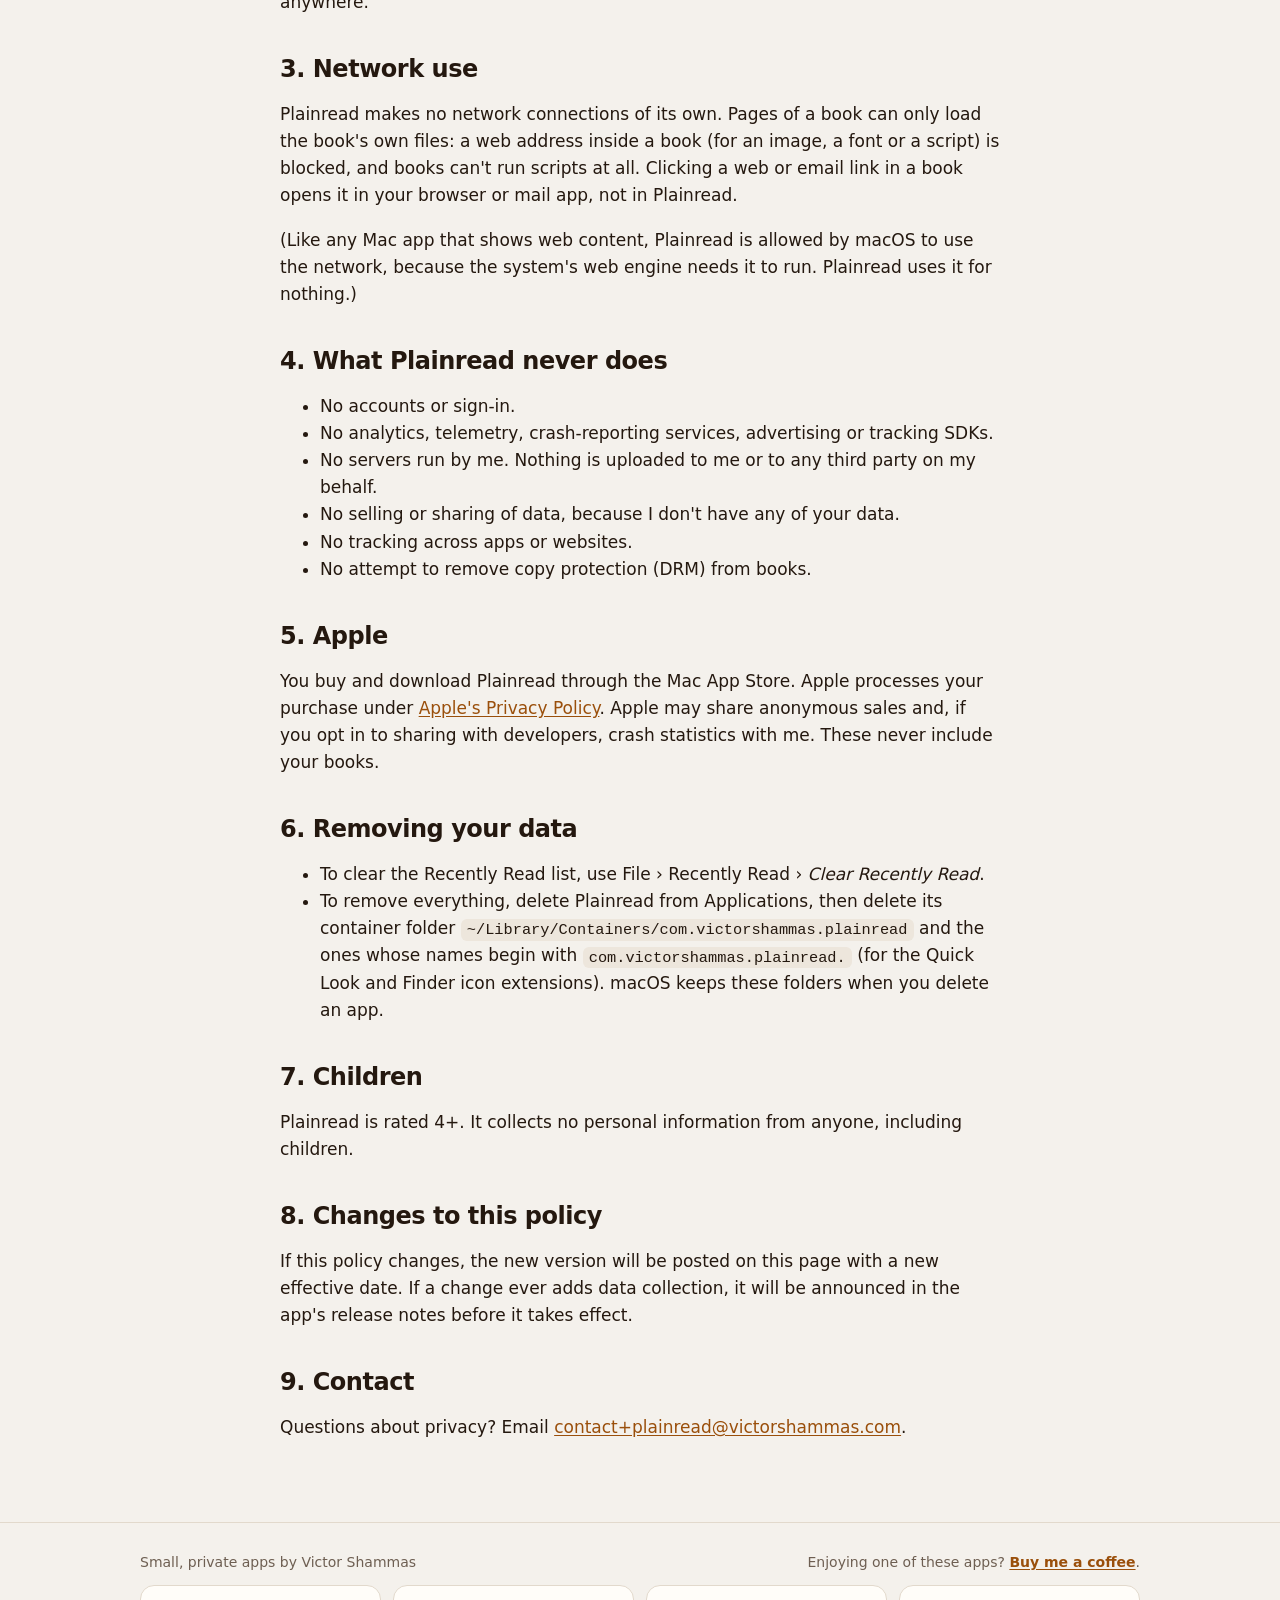
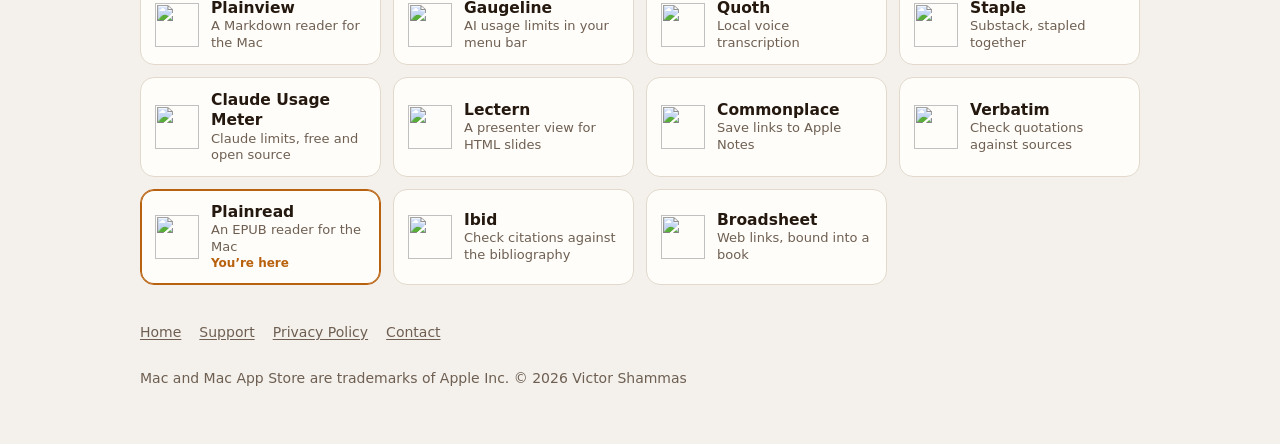
==== commit 87398856: "App bar: add Broadsheet Co-Authored-By: Claude Opus 5.5 <noreply@anthropic.com> Claude-Session: http" ====
--- a/privacy.html
+++ b/privacy.html
@@ -116,6 +116,7 @@
       <a class="app-tile" href="https://victorshammas.com/verbatim/"><img src="https://victorshammas.com/verbatim/icon.png" alt="" width="44" height="44"><span><strong>Verbatim</strong><small>Check quotations against sources</small></span></a>
       <a class="app-tile current" aria-current="page" href="https://victorshammas.com/plainread/"><img src="https://victorshammas.com/plainread/icon.png" alt="" width="44" height="44"><span><strong>Plainread</strong><small>An EPUB reader for the Mac</small><em>You’re here</em></span></a>
       <a class="app-tile" href="https://victorshammas.com/ibid/"><img src="https://victorshammas.com/ibid/icon.png" alt="" width="44" height="44"><span><strong>Ibid</strong><small>Check citations against the bibliography</small></span></a>
+      <a class="app-tile" href="https://victorshammas.com/broadsheet/"><img src="https://victorshammas.com/broadsheet/icon.png" alt="" width="44" height="44"><span><strong>Broadsheet</strong><small>Web links, bound into a book</small></span></a>
     </div>
   </div>
 </section>
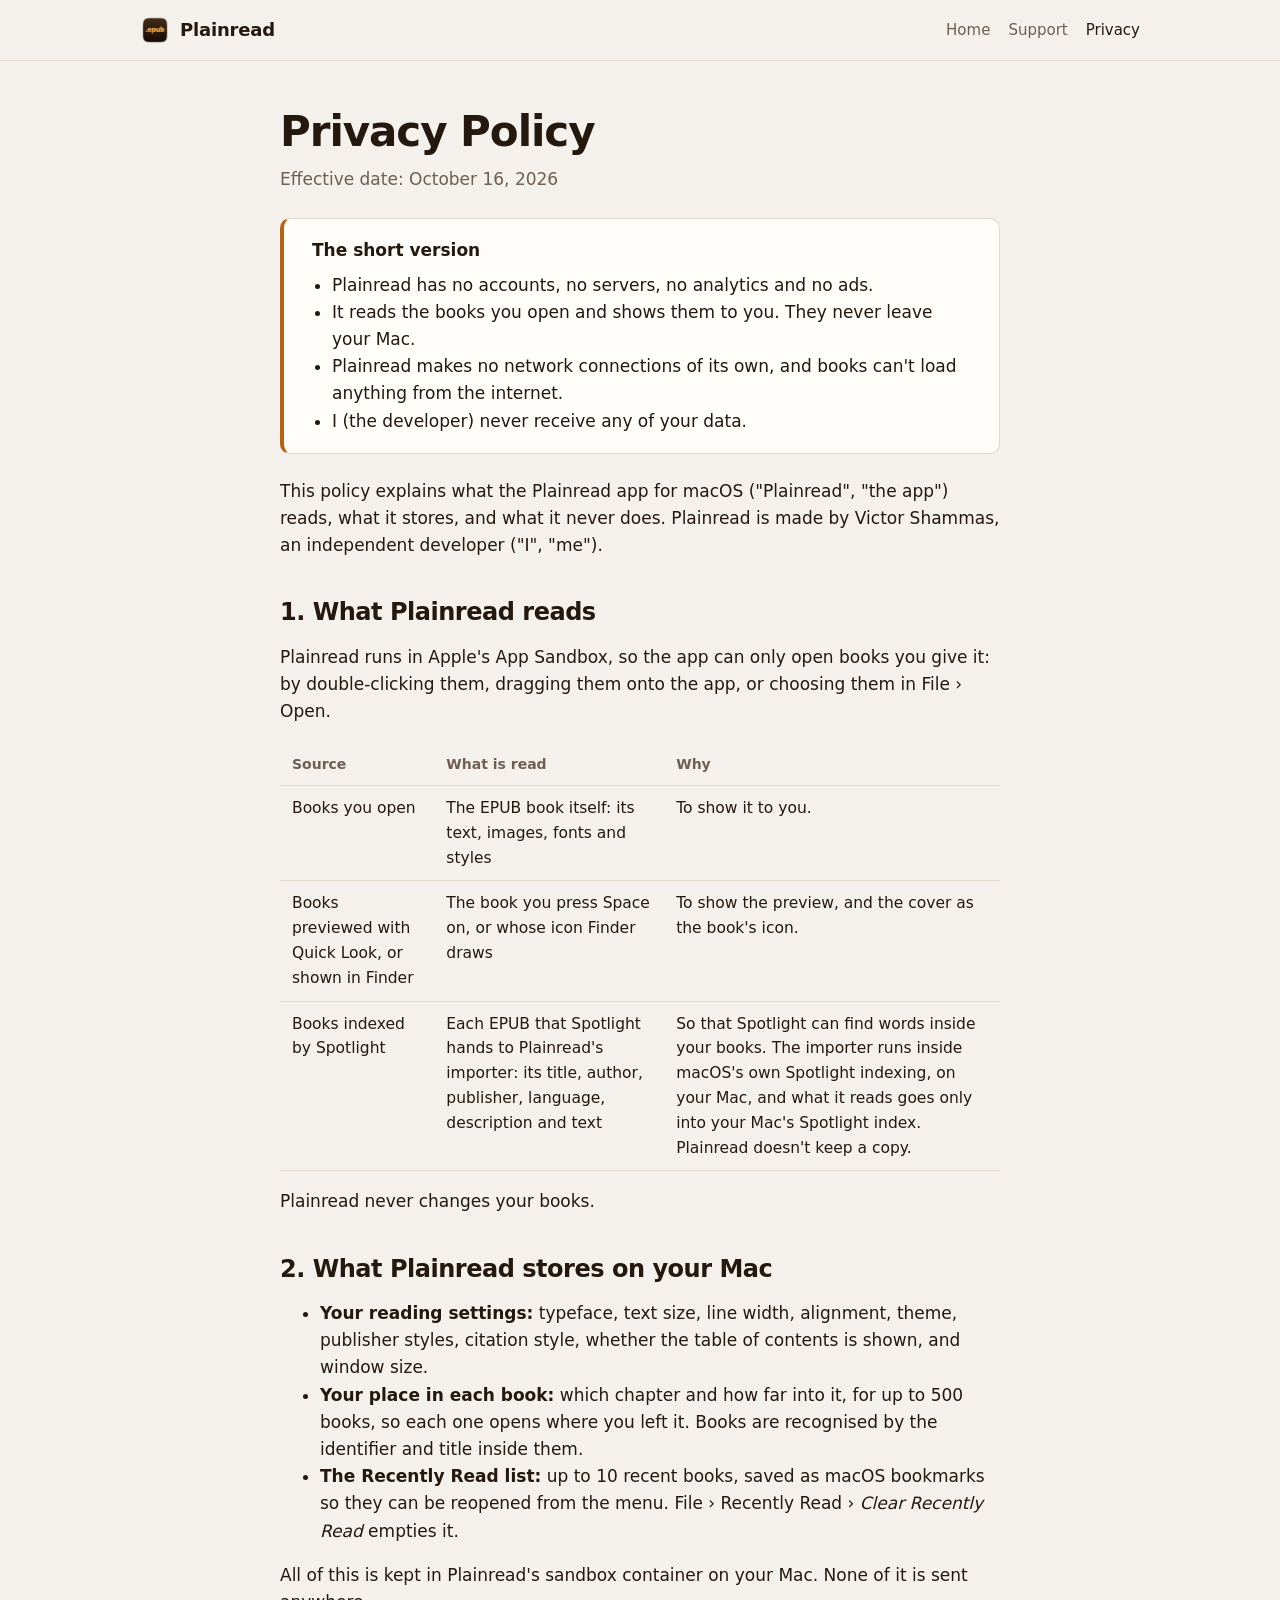
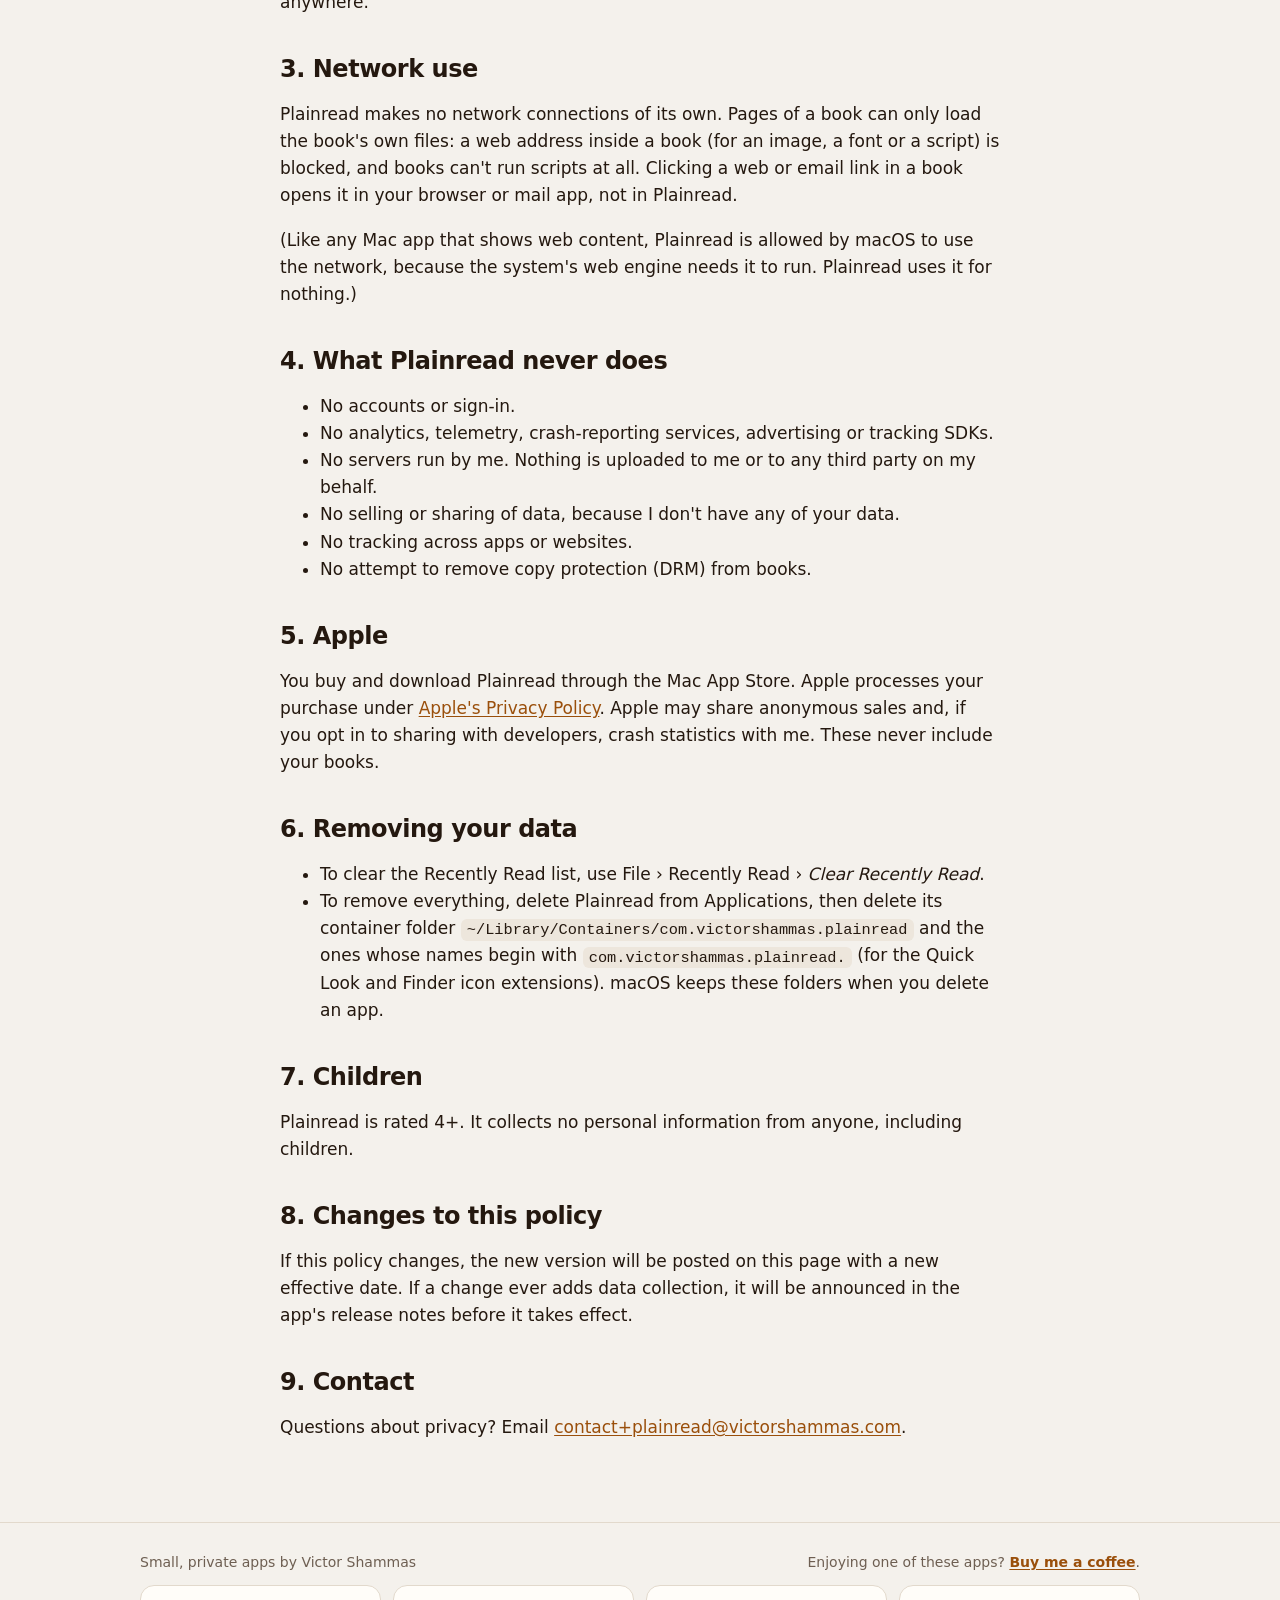
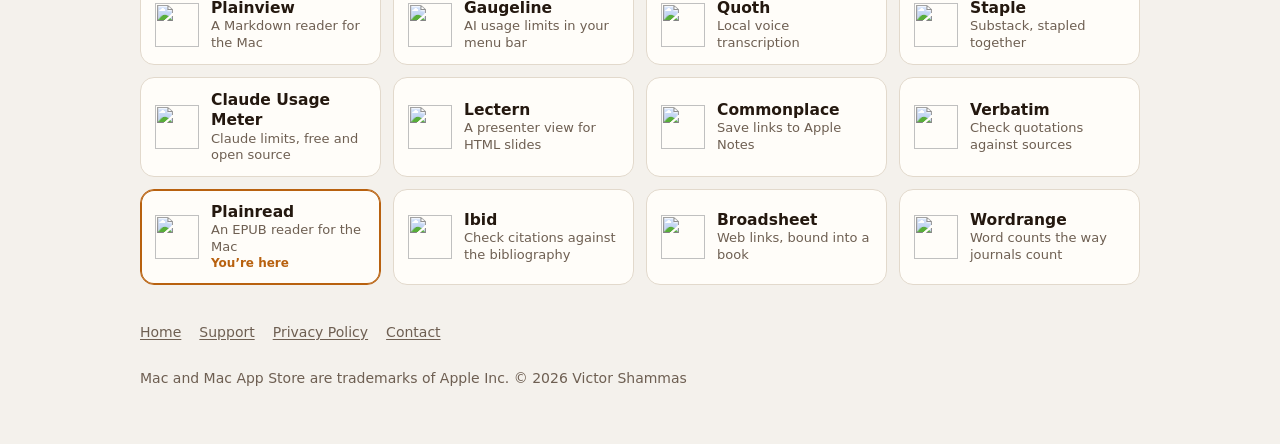
==== commit 0cadc48a: "App bar: add Wordrange Co-Authored-By: Claude Opus 5.5 <noreply@anthropic.com> Claude-Session: https" ====
--- a/privacy.html
+++ b/privacy.html
@@ -117,6 +117,7 @@
       <a class="app-tile current" aria-current="page" href="https://victorshammas.com/plainread/"><img src="https://victorshammas.com/plainread/icon.png" alt="" width="44" height="44"><span><strong>Plainread</strong><small>An EPUB reader for the Mac</small><em>You’re here</em></span></a>
       <a class="app-tile" href="https://victorshammas.com/ibid/"><img src="https://victorshammas.com/ibid/icon.png" alt="" width="44" height="44"><span><strong>Ibid</strong><small>Check citations against the bibliography</small></span></a>
       <a class="app-tile" href="https://victorshammas.com/broadsheet/"><img src="https://victorshammas.com/broadsheet/icon.png" alt="" width="44" height="44"><span><strong>Broadsheet</strong><small>Web links, bound into a book</small></span></a>
+      <a class="app-tile" href="https://victorshammas.com/wordrange/"><img src="https://victorshammas.com/wordrange/icon.png" alt="" width="44" height="44"><span><strong>Wordrange</strong><small>Word counts the way journals count</small></span></a>
     </div>
   </div>
 </section>
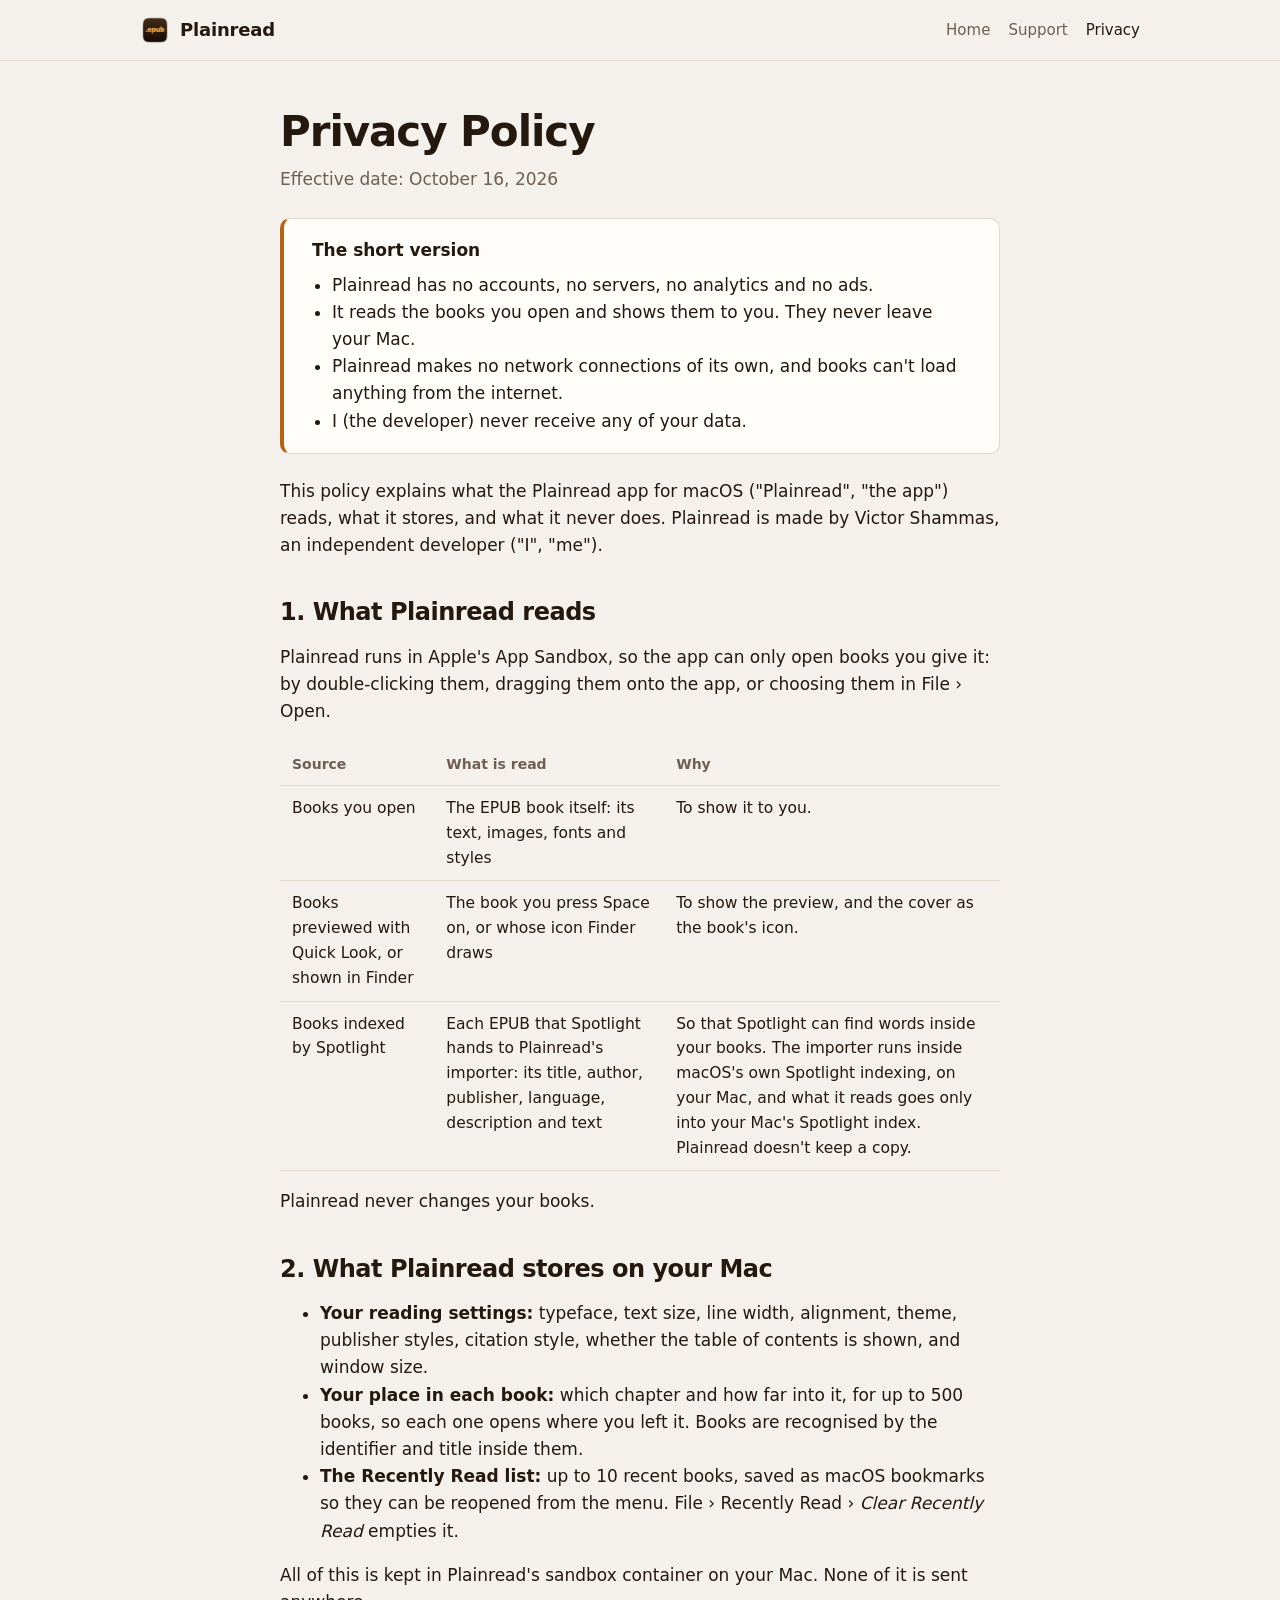
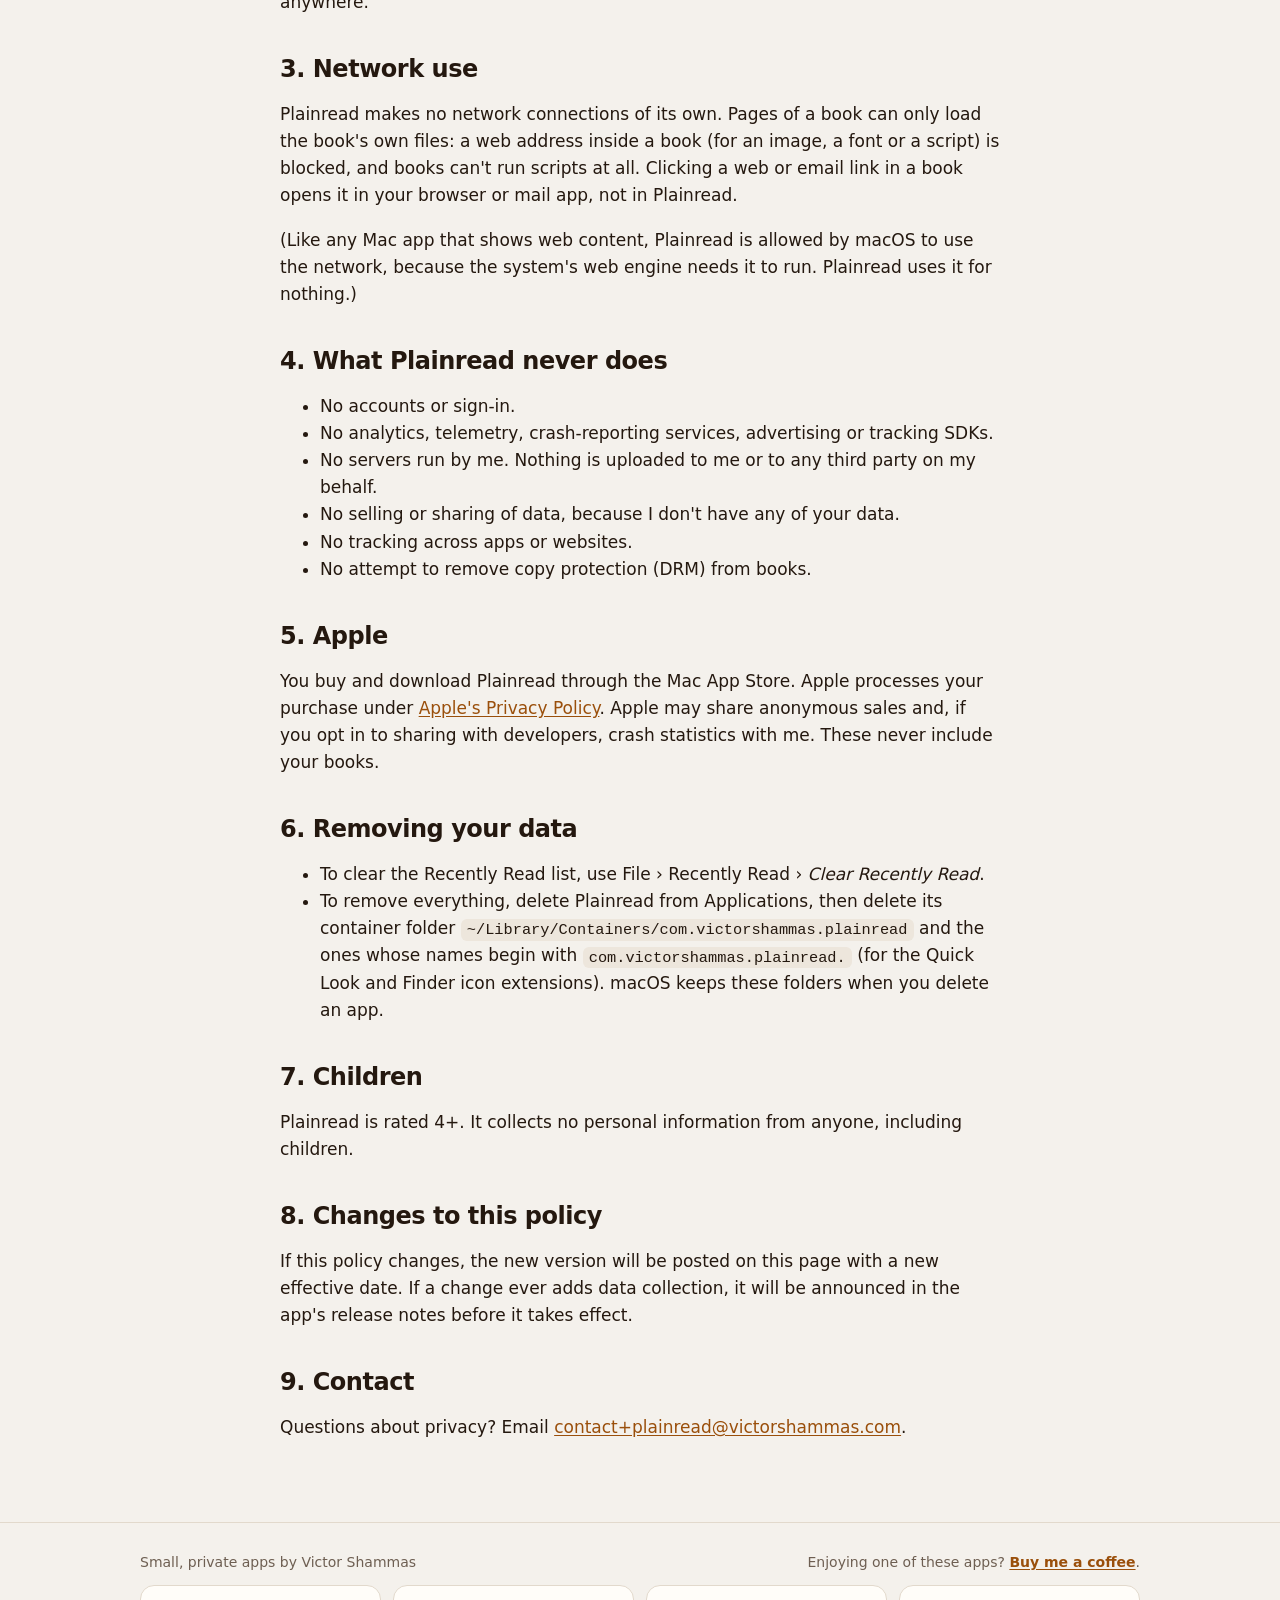
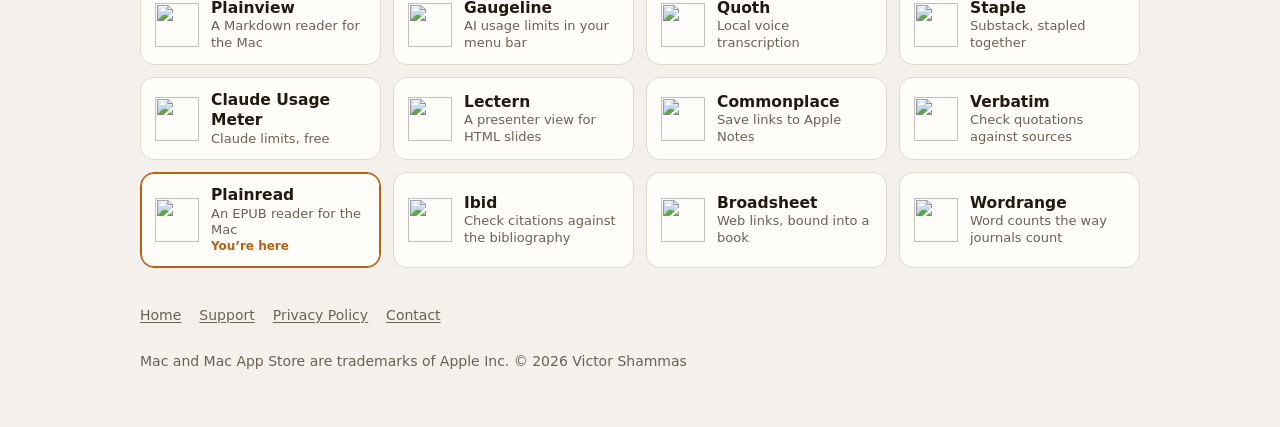
==== commit ea1fa18c: "App bar: Claude Usage Meter is free (its source is now private) Co-Authored-By: Claude Opus 5.5 <nor" ====
--- a/privacy.html
+++ b/privacy.html
@@ -110,7 +110,7 @@
       <a class="app-tile" href="https://victorshammas.com/gaugeline/"><img src="https://victorshammas.com/gaugeline/icon.png" alt="" width="44" height="44"><span><strong>Gaugeline</strong><small>AI usage limits in your menu bar</small></span></a>
       <a class="app-tile" href="https://victorshammas.com/quoth/"><img src="https://victorshammas.com/quoth/icon.png" alt="" width="44" height="44"><span><strong>Quoth</strong><small>Local voice transcription</small></span></a>
       <a class="app-tile" href="https://victorshammas.com/staple/"><img src="https://victorshammas.com/staple/icon.png" alt="" width="44" height="44"><span><strong>Staple</strong><small>Substack, stapled together</small></span></a>
-      <a class="app-tile" href="https://victorshammas.com/claude-usage-meter/"><img src="https://victorshammas.com/claude-usage-meter/icon.png" alt="" width="44" height="44"><span><strong>Claude Usage Meter</strong><small>Claude limits, free and open source</small></span></a>
+      <a class="app-tile" href="https://victorshammas.com/claude-usage-meter/"><img src="https://victorshammas.com/claude-usage-meter/icon.png" alt="" width="44" height="44"><span><strong>Claude Usage Meter</strong><small>Claude limits, free</small></span></a>
       <a class="app-tile" href="https://victorshammas.com/lectern/"><img src="https://victorshammas.com/lectern/icon.png" alt="" width="44" height="44"><span><strong>Lectern</strong><small>A presenter view for HTML slides</small></span></a>
       <a class="app-tile" href="https://victorshammas.com/commonplace/"><img src="https://victorshammas.com/commonplace/icon.png" alt="" width="44" height="44"><span><strong>Commonplace</strong><small>Save links to Apple Notes</small></span></a>
       <a class="app-tile" href="https://victorshammas.com/verbatim/"><img src="https://victorshammas.com/verbatim/icon.png" alt="" width="44" height="44"><span><strong>Verbatim</strong><small>Check quotations against sources</small></span></a>
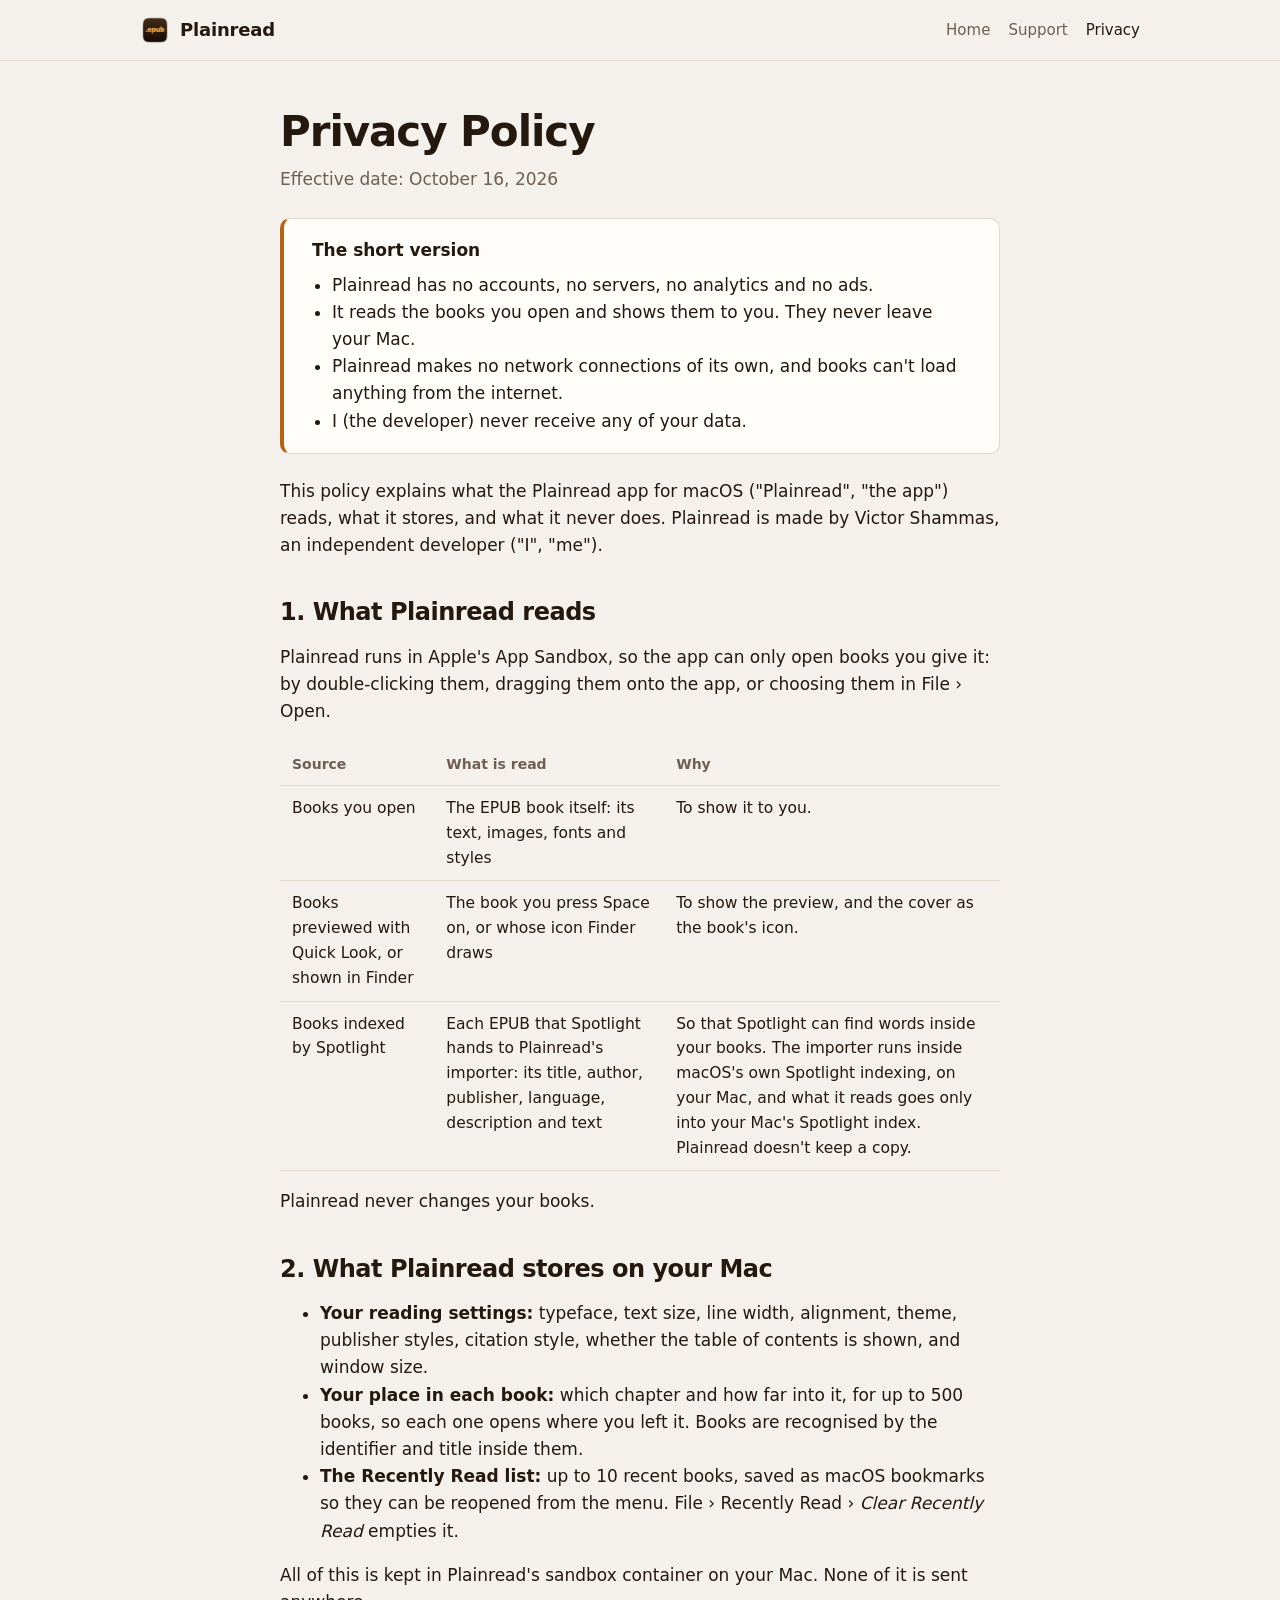
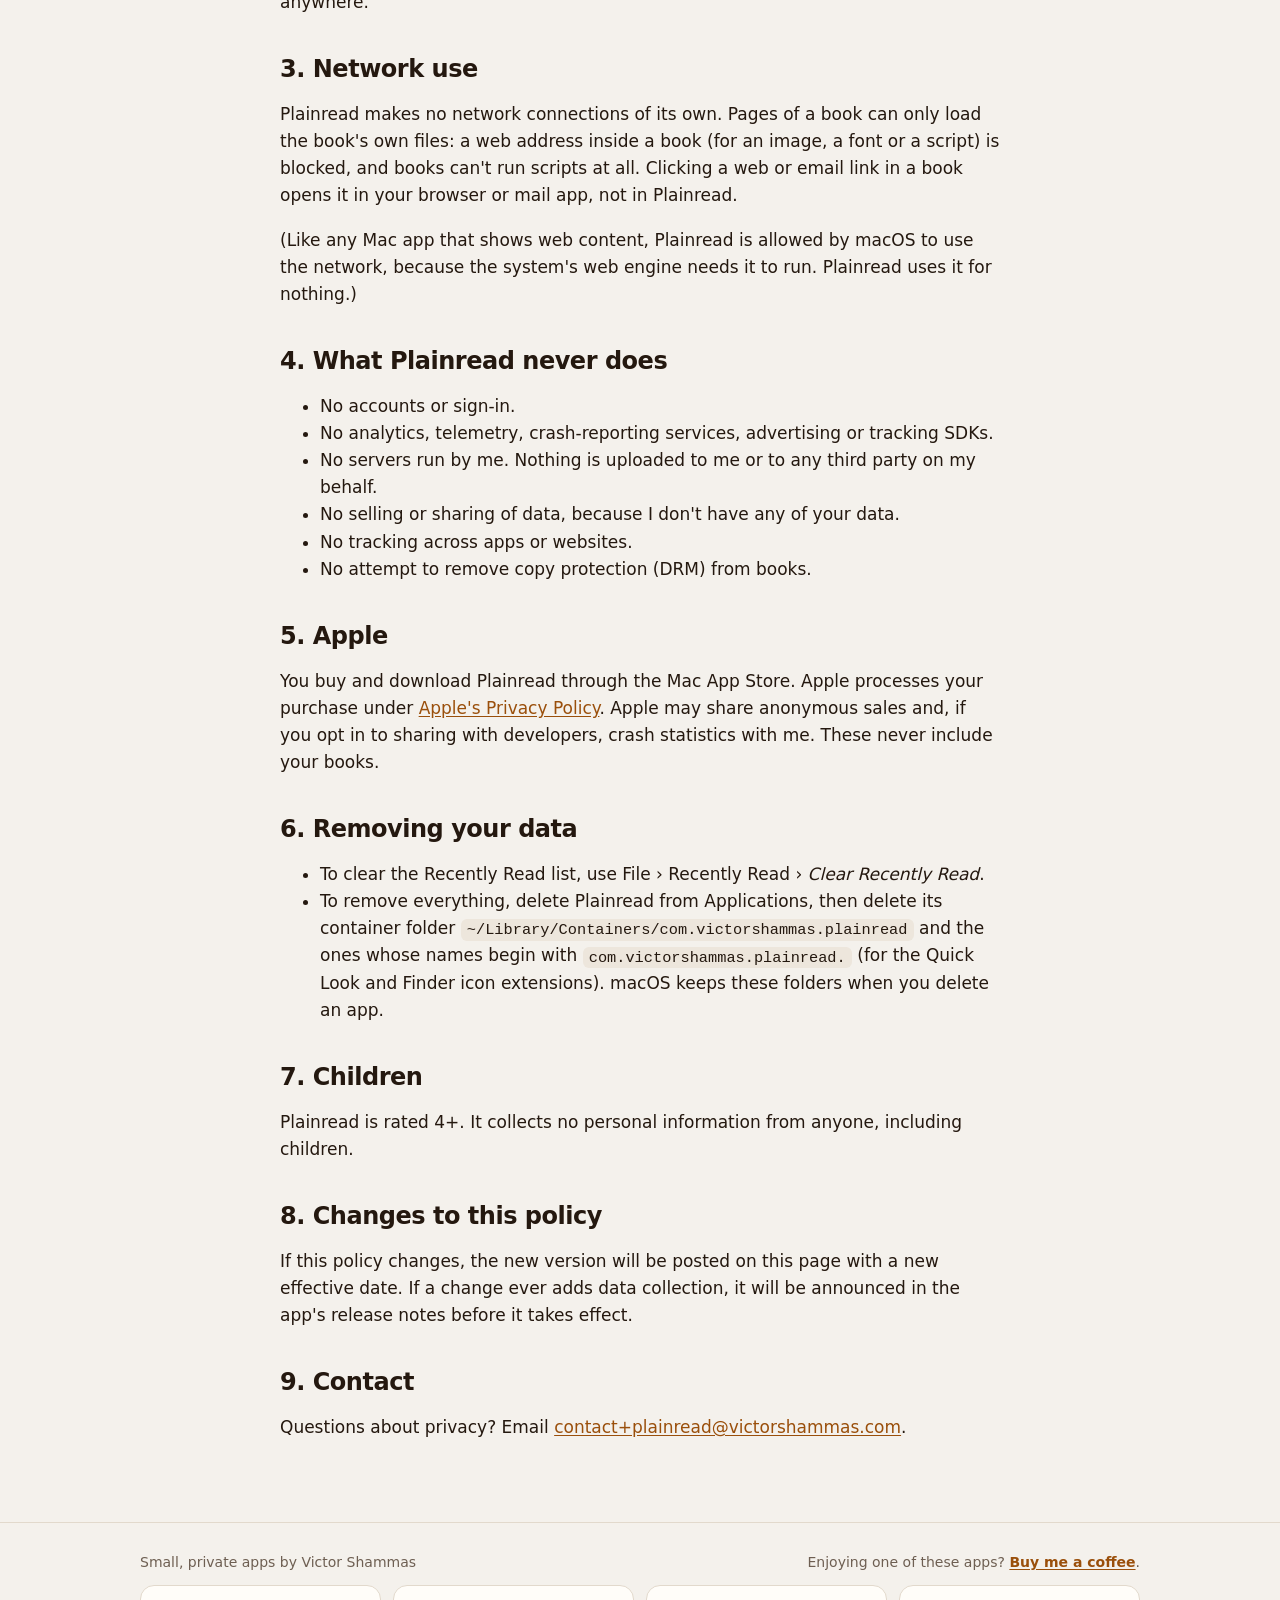
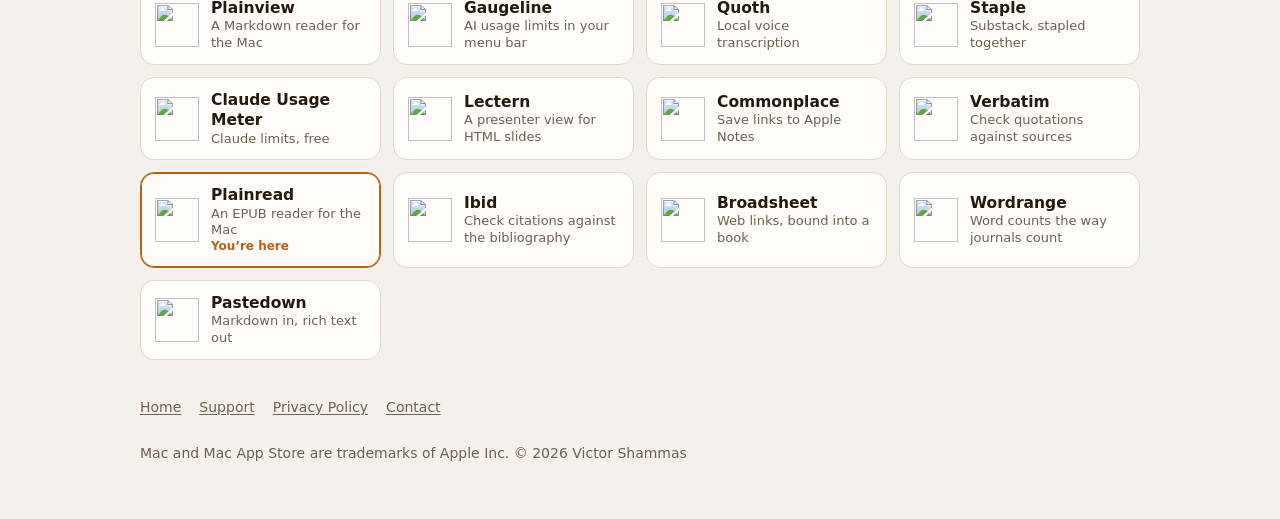
==== commit 3ef0ab21: "App bar: add Pastedown Co-Authored-By: Claude Fable 5.2 <noreply@anthropic.com>" ====
--- a/privacy.html
+++ b/privacy.html
@@ -118,6 +118,7 @@
       <a class="app-tile" href="https://victorshammas.com/ibid/"><img src="https://victorshammas.com/ibid/icon.png" alt="" width="44" height="44"><span><strong>Ibid</strong><small>Check citations against the bibliography</small></span></a>
       <a class="app-tile" href="https://victorshammas.com/broadsheet/"><img src="https://victorshammas.com/broadsheet/icon.png" alt="" width="44" height="44"><span><strong>Broadsheet</strong><small>Web links, bound into a book</small></span></a>
       <a class="app-tile" href="https://victorshammas.com/wordrange/"><img src="https://victorshammas.com/wordrange/icon.png" alt="" width="44" height="44"><span><strong>Wordrange</strong><small>Word counts the way journals count</small></span></a>
+      <a class="app-tile" href="https://victorshammas.com/pastedown/"><img src="https://victorshammas.com/pastedown/icon.png" alt="" width="44" height="44"><span><strong>Pastedown</strong><small>Markdown in, rich text out</small></span></a>
     </div>
   </div>
 </section>
